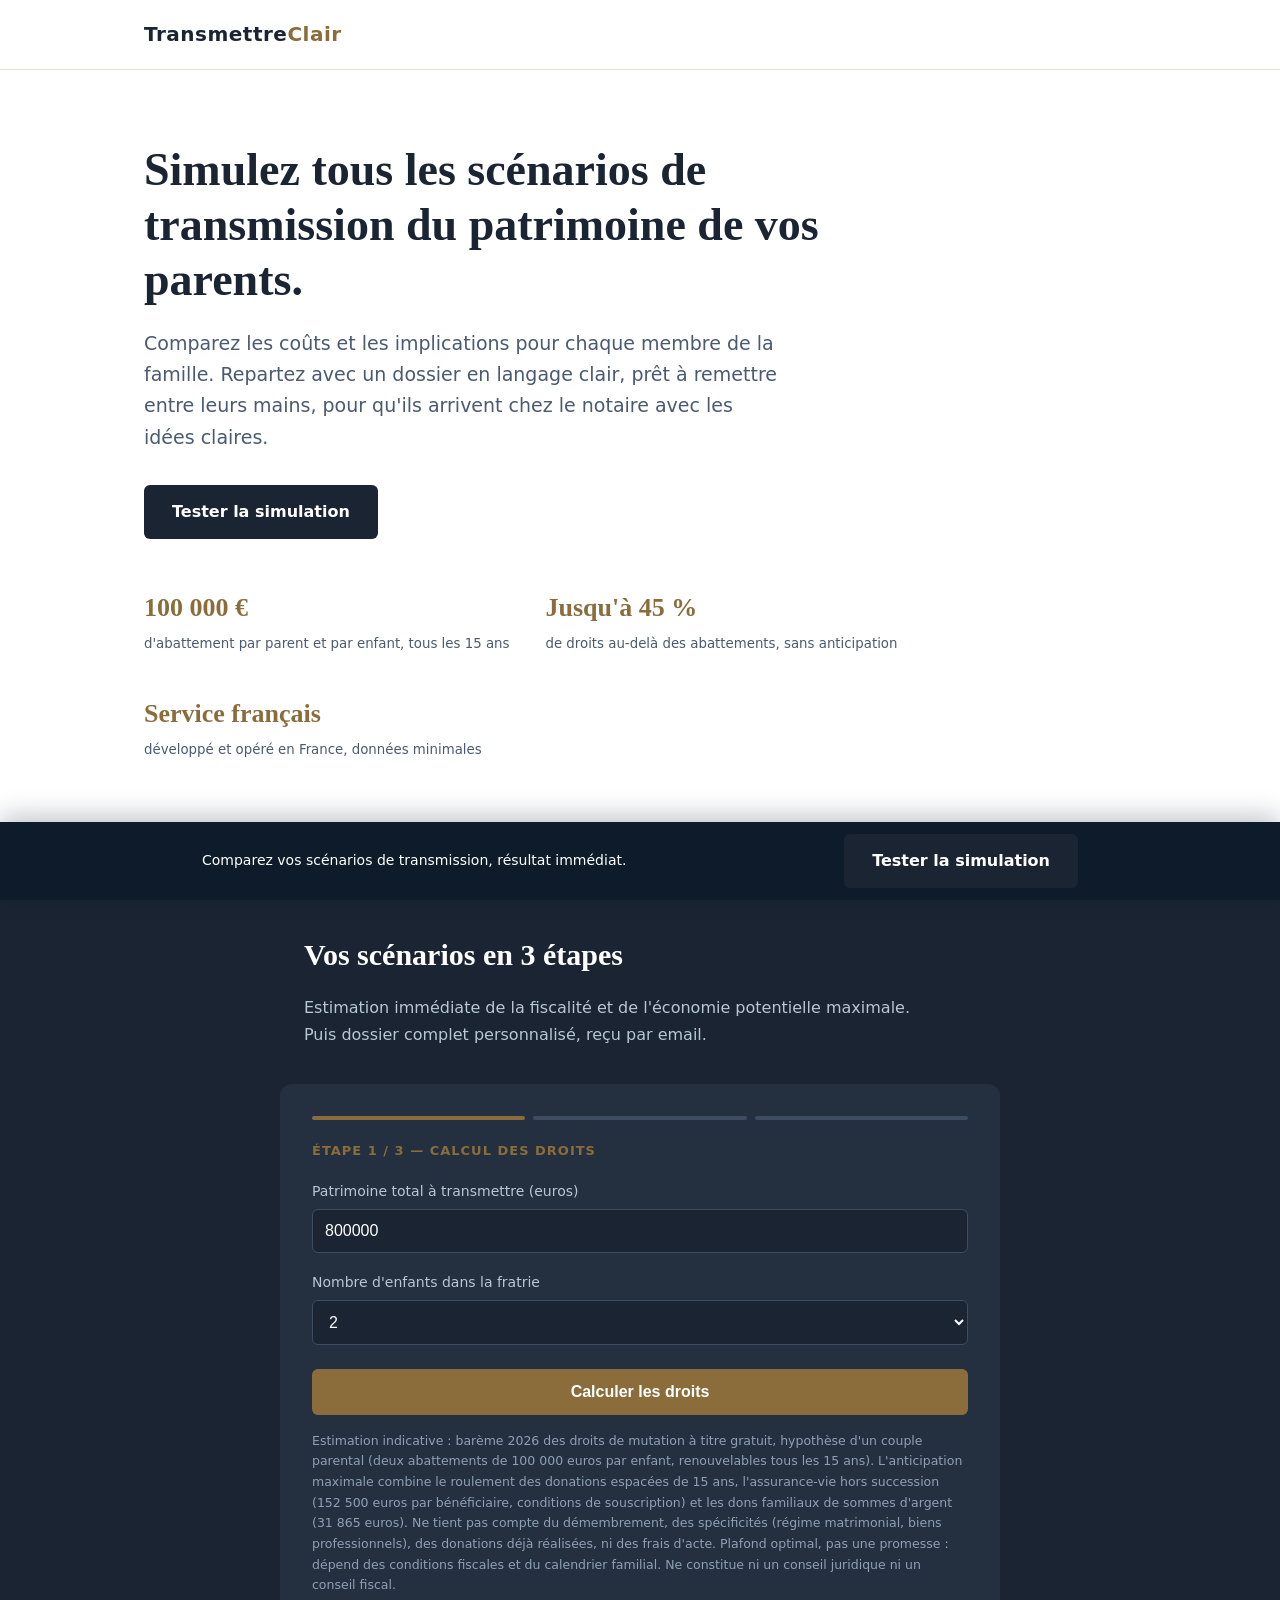
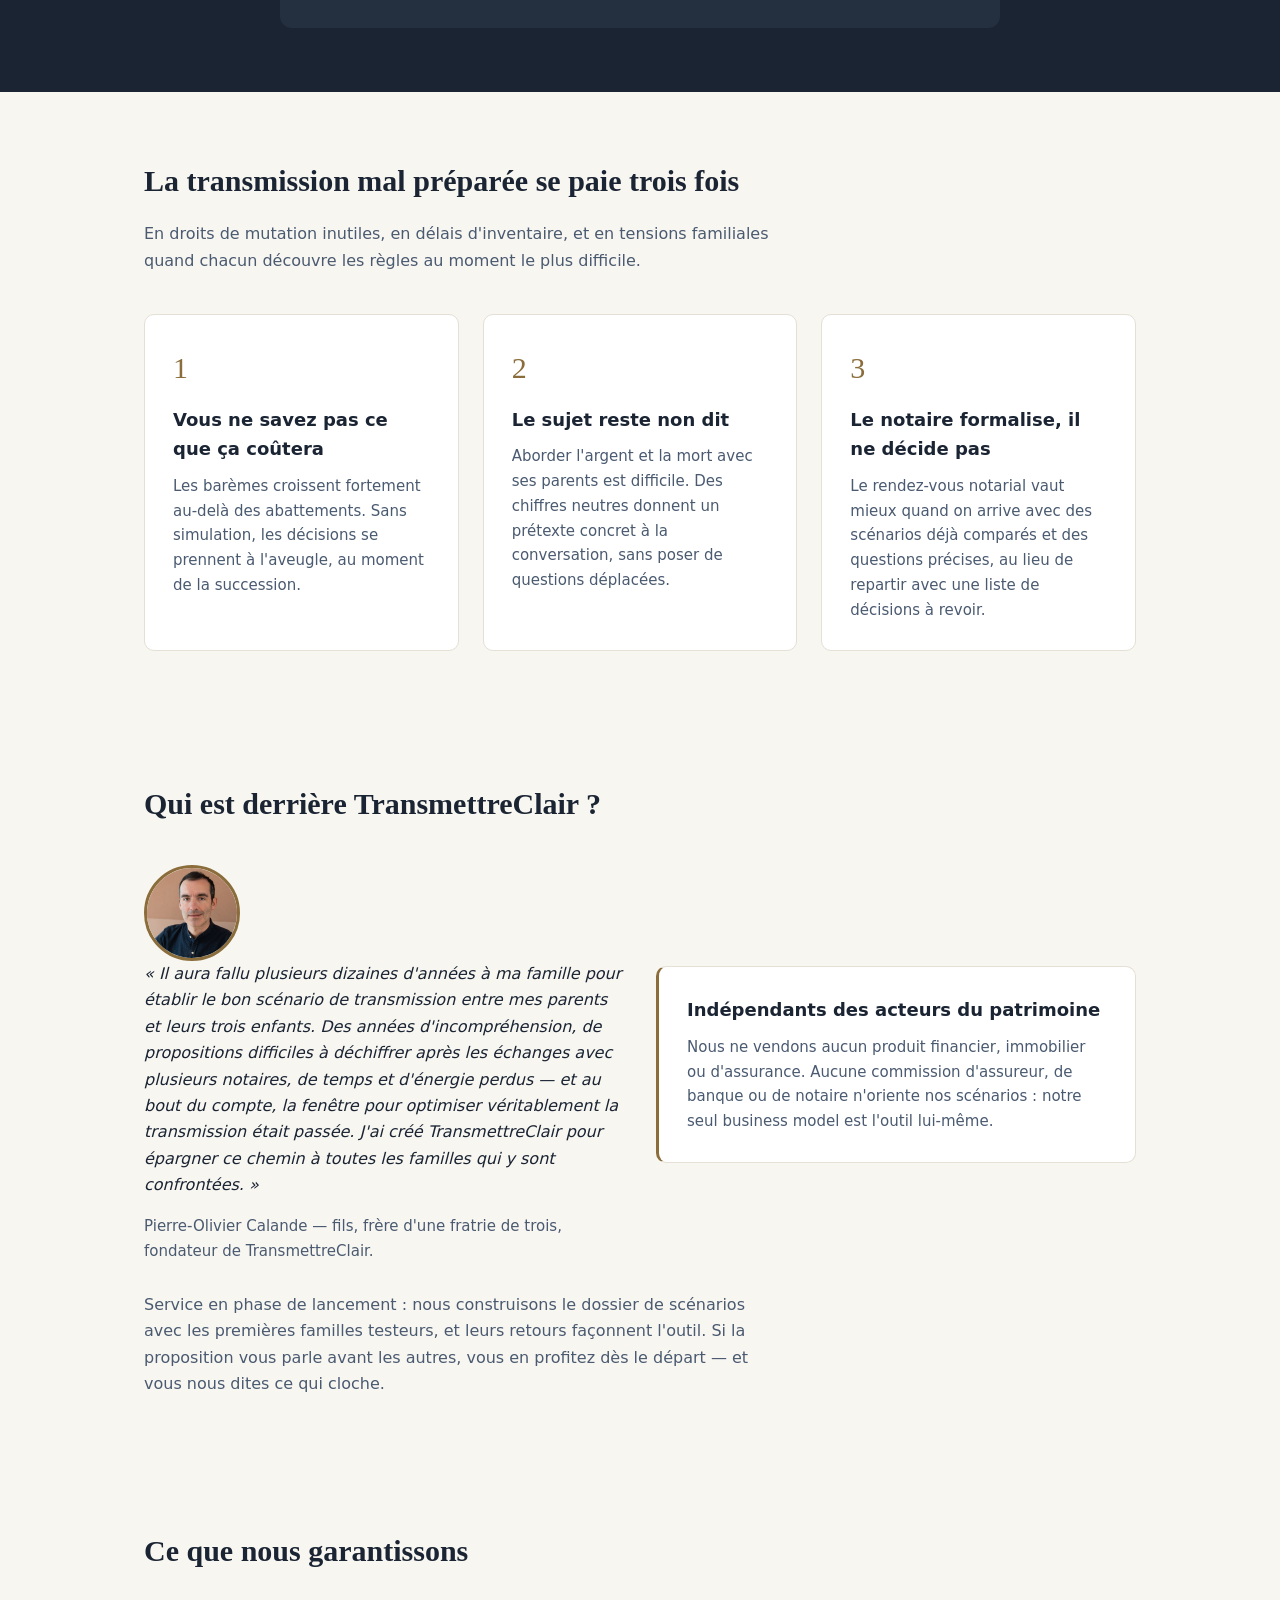
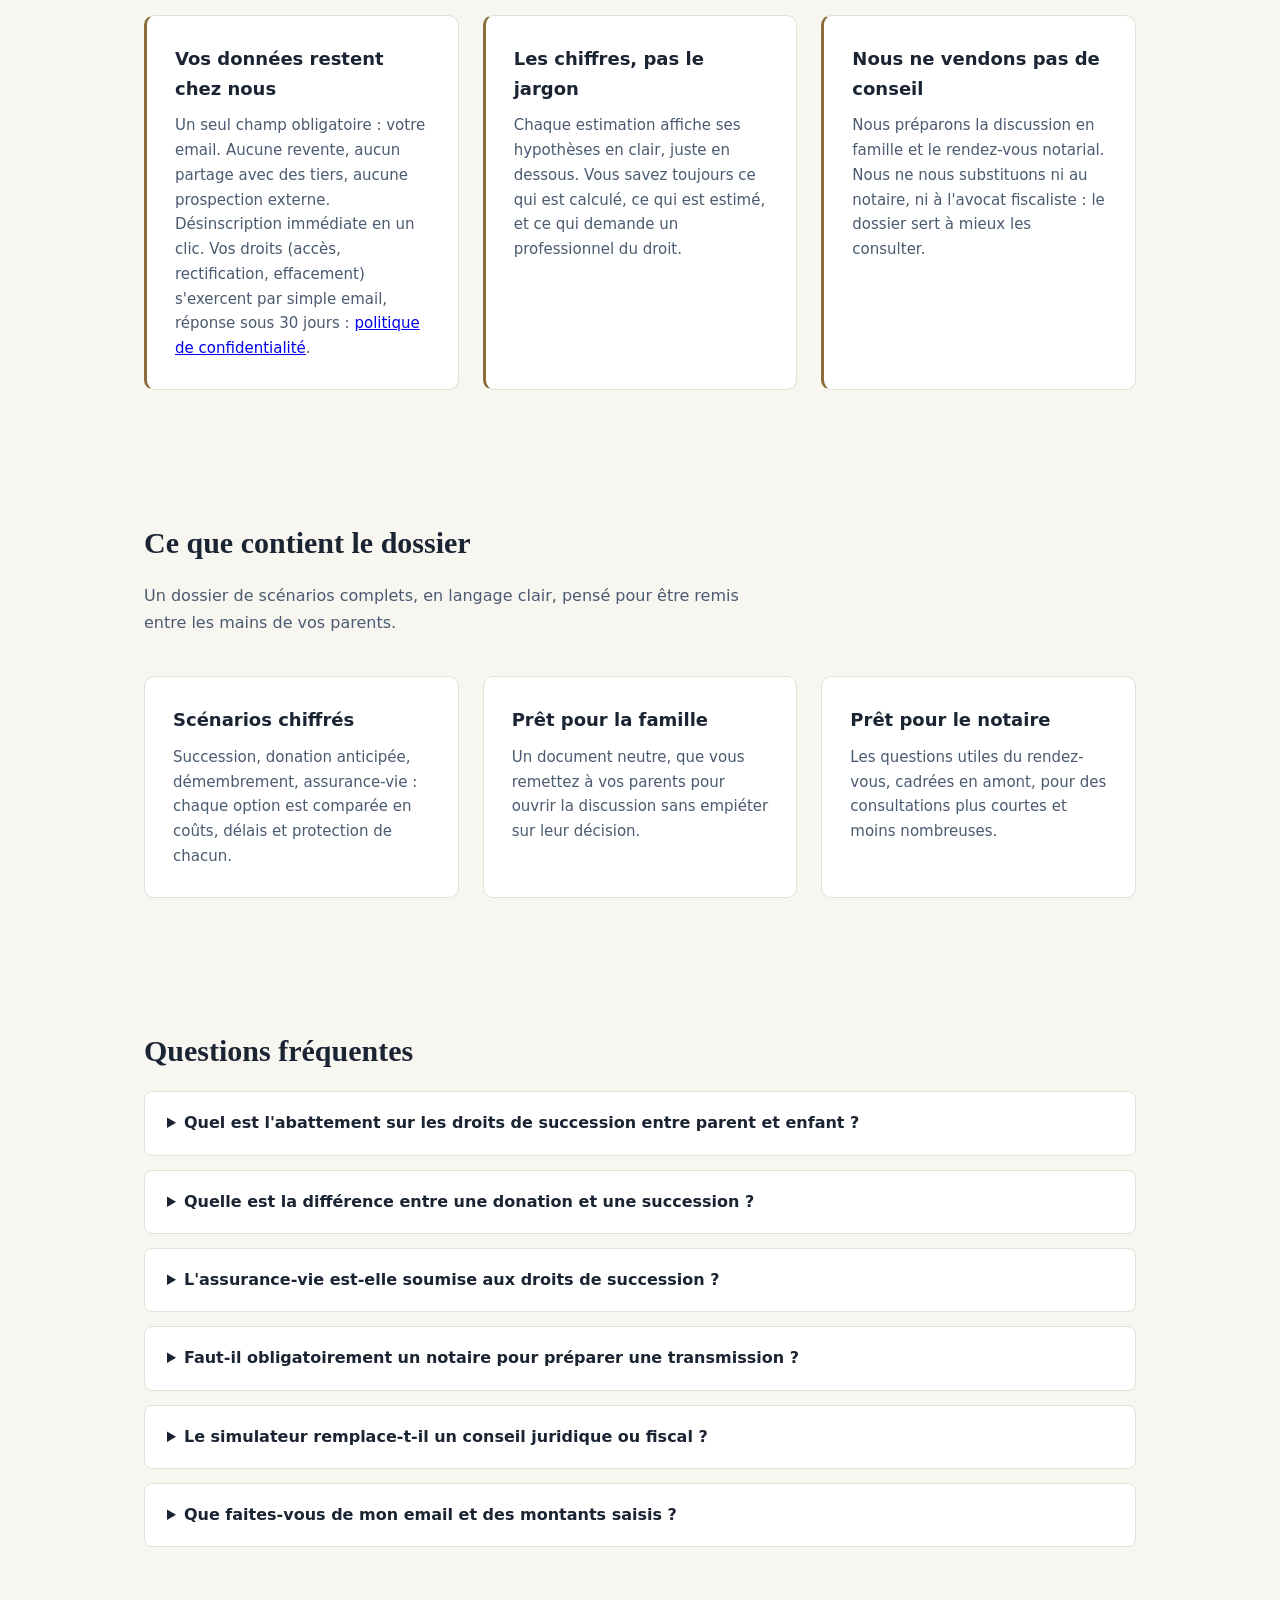
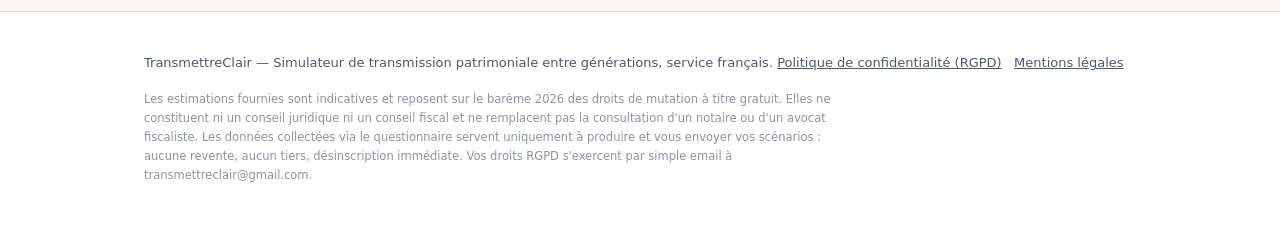
==== index.html @ 1bc619c4 "Sticky: CTA 'Tester la simulation' identique au hero" ====
<!DOCTYPE html>
<html lang="fr">
<head>
<meta charset="UTF-8">
<meta name="viewport" content="width=device-width, initial-scale=1.0">
<title>Simuler la transmission du patrimoine familial | Scénarios chiffrés pour parler à vos parents et au notaire</title>
<meta name="description" content="Comparez tous les scénarios de transmission du patrimoine de vos parents : succession, donation, assurance-vie. Obtenez un dossier clair pour ouvrir la discussion en famille et arriver préparé chez le notaire.">
<script type="application/ld+json">
{
  "@context": "https://schema.org",
  "@type": "FAQPage",
  "mainEntity": [
    {"@type": "Question", "name": "Quel est l'abattement sur les droits de succession entre parent et enfant ?", "acceptedAnswer": {"@type": "Answer", "text": "Chaque enfant bénéficie d'un abattement de 100 000 euros par parent, renouvelable tous les 15 ans. Au-delà, la part taxable est soumise au barème progressif de 5 % à 45 %."}},
    {"@type": "Question", "name": "Quelle est la différence entre une donation et une succession ?", "acceptedAnswer": {"@type": "Answer", "text": "La donation transmet un bien du vivant des parents, avec un abattement renouvelable tous les 15 ans. La succession intervient au décès et s'applique à la masse restante. Combiner les deux permet de réduire sensiblement les droits totaux."}},
    {"@type": "Question", "name": "L'assurance-vie est-elle soumise aux droits de succession ?", "acceptedAnswer": {"@type": "Answer", "text": "Hors part matrimoniale légale, le bénéficiaire désigné supporte une taxation forfaitaire après un abattement de 152 500 euros, avec des taux de 20 % puis 31,25 % au-delà. Le régime dépend de l'âge de souscription et de la date des versements."}},
    {"@type": "Question", "name": "Faut-il obligatoirement un notaire pour préparer une transmission ?", "acceptedAnswer": {"@type": "Answer", "text": "Un notaire est obligatoire dès qu'un bien immobilier est transmis. En amont, préparer les scénarios et les chiffres permet d'arriver au rendez-vous avec des questions précises et de réduire le nombre de consultations."}},
    {"@type": "Question", "name": "Le simulateur remplace-t-il un conseil juridique ou fiscal ?", "acceptedAnswer": {"@type": "Answer", "text": "Non. Le simulateur produit des estimations indicatives pour préparer la discussion en famille et le rendez-vous notarial. Il ne constitue ni un conseil juridique ni un conseil fiscal."}}
  ]
}
</script>
<style>
:root{--ink:#1a2433;--ink-soft:#4a5a70;--paper:#f8f6f1;--card:#ffffff;--accent:#8a6d3b;--line:#e5e0d6;--ok:#2e6e4e;}
*{margin:0;padding:0;box-sizing:border-box;}
body{font-family:"Segoe UI",system-ui,-apple-system,sans-serif;background:var(--paper);color:var(--ink);line-height:1.65;}
.wrap{max-width:1040px;margin:0 auto;padding:0 24px;}
header{background:var(--card);border-bottom:1px solid var(--line);}
nav{display:flex;justify-content:space-between;align-items:center;padding:18px 0;}
.brand{font-size:20px;font-weight:600;letter-spacing:.5px;}
.brand span{color:var(--accent);}
.hero{padding:72px 0 64px;background:var(--card);}
h1{font-family:Georgia,"Times New Roman",serif;font-size:clamp(30px,4.6vw,46px);line-height:1.2;max-width:760px;font-weight:600;}
.hero p.sub{margin-top:20px;font-size:19px;color:var(--ink-soft);max-width:640px;}
.cta{display:inline-block;margin-top:32px;background:var(--ink);color:#fff;padding:14px 28px;border-radius:6px;text-decoration:none;font-weight:600;}
.cta:hover{background:#2b3a4f;}
.stats{display:flex;flex-wrap:wrap;gap:36px;margin-top:48px;}
.stats b{display:block;font-size:26px;font-family:Georgia,serif;color:var(--accent);}
.stats small{color:var(--ink-soft);}
section{padding:64px 0;}
h2{font-family:Georgia,serif;font-size:30px;margin-bottom:16px;font-weight:600;}
.lead{color:var(--ink-soft);max-width:640px;}
.grid{display:grid;gap:24px;margin-top:40px;}
.g3{grid-template-columns:repeat(auto-fit,minmax(260px,1fr));}
.card{background:var(--card);border:1px solid var(--line);border-radius:10px;padding:28px;}
.card h3{font-size:18px;margin-bottom:10px;}
.card p{color:var(--ink-soft);font-size:15px;}
.num{font-family:Georgia,serif;font-size:30px;color:var(--accent);display:block;margin-bottom:12px;}
.dark{background:var(--ink);color:#eef2f6;}
.dark h2,.dark .lead{color:#fff;}
.dark .lead{color:#b9c6d4;}
#sim{max-width:720px;margin:36px auto 0;background:#243040;border-radius:12px;padding:32px;}
#sim label{display:block;margin:18px 0 6px;font-size:14px;color:#b9c6d4;}
#sim input,#sim select{width:100%;padding:12px;border-radius:6px;border:1px solid #3d4c61;background:#1a2433;color:#fff;font-size:16px;}
.steps{display:flex;gap:8px;margin-bottom:20px;}
.steps span{flex:1;height:4px;border-radius:2px;background:#3d4c61;}
.steps span.on{background:var(--accent);}
.step-title{font-size:13px;letter-spacing:1px;text-transform:uppercase;color:var(--accent);font-weight:600;}
button.calc{margin-top:24px;width:100%;padding:14px;border-radius:6px;border:0;background:var(--accent);color:#fff;font-size:16px;font-weight:600;cursor:pointer;}
button.calc:hover{background:#a3824d;}
.btnline{display:flex;gap:12px;}
.btnline button{flex:1;}
button.ghost{background:transparent;border:1px solid #3d4c61;color:#b9c6d4;}
.step{display:none;}
.step.on{display:block;}
.recap{margin-top:20px;border:1px solid #3d4c61;border-radius:10px;padding:18px 20px;}
.recap .row{display:flex;justify-content:space-between;gap:12px;padding:8px 0;border-bottom:1px solid #3d4c61;font-size:15px;color:#b9c6d4;}
.recap .row:last-of-type{border-bottom:0;}
.recap .row b{font-family:Georgia,serif;font-size:19px;color:#fff;font-weight:600;}
.recap .hint{margin-top:10px;font-size:13px;color:#8fa0b3;}
.bigsave{color:#7fd6a8;}
.disc{margin-top:16px;font-size:12.5px;color:#8fa0b3;}
details{background:var(--card);border:1px solid var(--line);border-radius:8px;padding:18px 22px;margin-top:14px;}
details summary{font-weight:600;cursor:pointer;}
details p{margin-top:10px;color:var(--ink-soft);font-size:15px;}
footer{background:var(--card);border-top:1px solid var(--line);padding:40px 0;font-size:13px;color:var(--ink-soft);}
footer a{color:var(--ink-soft);}
footer .legal{margin-top:16px;font-size:11.5px;color:#8a94a3;max-width:720px;}
.hidden{display:none;}
.modalbg{display:none;position:fixed;inset:0;background:rgba(20,28,38,.6);z-index:50;align-items:center;justify-content:center;padding:24px;}
.modalbg.show{display:flex;}
.modal{background:#fff;border-radius:12px;max-width:440px;width:100%;padding:36px;text-align:center;}
.modal .ok{width:64px;height:64px;border-radius:50%;background:rgba(46,110,78,.12);color:#2e6e4e;display:flex;align-items:center;justify-content:center;font-size:30px;margin:0 auto 18px;}
.modal h3{font-family:Georgia,serif;font-size:24px;color:#1a2433;margin-bottom:10px;font-weight:600;}
.modal p{color:#4a5a70;font-size:15px;margin-bottom:24px;}
.modal button{padding:12px 32px;border:0;border-radius:6px;background:#1a2433;color:#fff;font-size:15px;font-weight:600;cursor:pointer;}
.err{color:#e0a0a0;font-size:13px;margin-top:8px;display:none;}
.trustcard{border-left:3px solid var(--accent);}
.about{display:grid;gap:32px;margin-top:36px;}
@media(min-width:800px){.about{grid-template-columns:1fr 1fr;align-items:center;}}
.about .quote{font-family:Georgia,serif;font-size:22px;line-height:1.45;color:var(--ink);}
.about .who{margin-top:16px;font-size:15px;color:var(--ink-soft);}
.avatar{width:96px;height:96px;border-radius:50%;object-fit:cover;border:3px solid var(--accent);display:block;}
.founder-name{font-family:Georgia,serif;font-size:19px;margin-top:14px;font-weight:600;}
.founder-role{font-size:13px;color:var(--ink-soft);}
.founder-testimonial{font-style:italic;color:var(--ink);font-size:16px;}

.stickybar{position:fixed;left:0;right:0;bottom:0;z-index:80;background:#0d1b2a;box-shadow:0 -6px 24px rgba(13,27,42,.25);padding:12px 0;transform:translateY(110%);opacity:0;visibility:hidden;transition:transform .25s ease,opacity .25s ease,visibility .25s;}
.stickybar.on{transform:none;opacity:1;visibility:visible;}
.stickybar .inner{display:flex;align-items:center;justify-content:space-between;gap:14px;max-width:920px;margin:0 auto;padding:0 22px;}
.stickybar .sticky-txt{color:#fff;font-size:14px;}
.stickybar .sticky-btn{white-space:nowrap;margin:0;}
@media(max-width:560px){.stickybar .sticky-txt{display:none;}.stickybar .inner{justify-content:center;}}
</style>
</head>
<body>

<header>
<div class="wrap"><nav><div class="brand">Transmettre<span>Clair</span></div></nav></div>
</header>

<section class="hero">
<div class="wrap">
<h1>Simulez tous les scénarios de transmission du patrimoine de vos parents.</h1>
<p class="sub">Comparez les coûts et les implications pour chaque membre de la famille. Repartez avec un dossier en langage clair, prêt à remettre entre leurs mains, pour qu'ils arrivent chez le notaire avec les idées claires.</p>
<a class="cta" href="#simuler">Tester la simulation</a>
<div class="stats">
<div><b>100 000 &euro;</b><small>d'abattement par parent et par enfant, tous les 15 ans</small></div>
<div><b>Jusqu'à 45 %</b><small>de droits au-delà des abattements, sans anticipation</small></div>
<div><b>Service français</b><small>développé et opéré en France, données minimales</small></div>
</div>
</div>
</section>

<section id="simuler" class="dark">
<div class="wrap" style="margin:40px auto 0;max-width:720px;">
<h2>Vos scénarios en 3 étapes</h2>
<p class="lead">Estimation immédiate de la fiscalité et de l'économie potentielle maximale. Puis dossier complet personnalisé, reçu par email.</p>
</div>
<form id="sim" name="lead" method="POST" action="/" data-netlify="true" netlify-honeypot="bot-field">
<input type="hidden" name="form-name" value="lead">
<p class="hidden"><label>Ne pas remplir: <input name="bot-field"></label></p>

<div class="steps"><span id="st1" class="on"></span><span id="st2"></span><span id="st3"></span></div>

<div class="step on" id="etape1">
<p class="step-title">Étape 1 / 3 &mdash; Calcul des droits</p>
<label for="pat">Patrimoine total à transmettre (euros)</label>
<input type="number" id="pat" name="patrimoine" min="0" step="1000" value="800000">
<label for="enf">Nombre d'enfants dans la fratrie</label>
<select id="enf" name="enfants"><option value="1">1</option><option value="2" selected>2</option><option value="3">3</option><option value="4">4 ou plus</option></select>
<button type="button" class="calc" onclick="aller(2)">Calculer les droits</button>
<p class="disc">Estimation indicative : barème 2026 des droits de mutation à titre gratuit, hypothèse d'un couple parental (deux abattements de 100 000 euros par enfant, renouvelables tous les 15 ans). L'anticipation maximale combine le roulement des donations espacées de 15 ans, l'assurance-vie hors succession (152 500 euros par bénéficiaire, conditions de souscription) et les dons familiaux de sommes d'argent (31 865 euros). Ne tient pas compte du démembrement, des spécificités (régime matrimonial, biens professionnels), des donations déjà réalisées, ni des frais d'acte. Plafond optimal, pas une promesse : dépend des conditions fiscales et du calendrier familial. Ne constitue ni un conseil juridique ni un conseil fiscal.</p>
</div>

<div class="step" id="etape2">
<p class="step-title">Étape 2 / 3 &mdash; Vos résultats</p>
<div class="recap">
<div class="row"><span>Droits estimés sans anticipation</span><b id="r2-s1"></b></div>
<div class="row"><span>Avec anticipation maximale</span><b id="r2-s2"></b></div>
<div class="row"><span>Économie potentielle</span><b class="bigsave" id="r2-gain"></b></div>
<p class="hint">Estimations indicatives (barème 2026, couple parental). Le dossier détaillé chiffre chaque scénario pour votre famille : démembrement, assurance-vie, donation-partage, calendrier des donations.</p>
</div>
<label for="email">Où envoyer vos scénarios détaillés ?</label>
<input type="email" id="email" name="email" required placeholder="vous@exemple.fr">
<p class="err" id="err-mail">Adresse email invalide.</p>
<p class="lead" style="font-size:14px;margin-top:14px">Vous recevrez le dossier complet : chaque scénario chiffré, ses implications pour chaque membre de la famille, et les questions à poser au notaire.</p>
<div class="btnline">
<button type="button" class="calc ghost" onclick="aller(1)">Retour</button>
<button type="button" class="calc" onclick="verifMail()">Continuer</button>
</div>
</div>

<div class="step" id="etape3">
<p class="step-title">Étape 3 / 3 &mdash; Détails pour affiner vos scénarios</p>
<label for="age">Âge de vos parents</label>
<select id="age" name="age_parents"><option>Moins de 60 ans</option><option>60 à 70 ans</option><option>70 à 80 ans</option><option>Plus de 80 ans</option></select>
<label for="immo">Dont immobilier (euros) &mdash; estimation</label>
<input type="number" id="immo" name="immobilier" min="0" step="1000" oninput="majPatMax()" placeholder="Ex : 500000">
<label for="av">Dont assurance-vie (euros) &mdash; estimation</label>
<input type="number" id="av" name="assurance_vie" min="0" step="1000" oninput="majPatMax()" placeholder="Ex : 100000">
<label for="autres">Autres actifs (livrets, actions...) &mdash; estimation</label>
<input type="number" id="autres" name="autres_actifs" min="0" step="1000" oninput="majPatMax()" placeholder="Ex : 200000">
<p class="lead" style="font-size:14px;margin-top:14px" id="tot-detail">Ces montants sont indicatifs : des ordres de grandeur suffisent pour comparer les scénarios.</p>
<div class="btnline">
<button type="button" class="calc ghost" onclick="aller(2)">Retour</button>
<button type="submit" class="calc">Recevoir mes scénarios détaillés</button>
</div>
</div>
</form>
</section>

<section>
<div class="wrap">
<h2>La transmission mal préparée se paie trois fois</h2>
<p class="lead">En droits de mutation inutiles, en délais d'inventaire, et en tensions familiales quand chacun découvre les règles au moment le plus difficile.</p>
<div class="grid g3">
<div class="card"><span class="num">1</span><h3>Vous ne savez pas ce que ça coûtera</h3><p>Les barèmes croissent fortement au-delà des abattements. Sans simulation, les décisions se prennent à l'aveugle, au moment de la succession.</p></div>
<div class="card"><span class="num">2</span><h3>Le sujet reste non dit</h3><p>Aborder l'argent et la mort avec ses parents est difficile. Des chiffres neutres donnent un prétexte concret à la conversation, sans poser de questions déplacées.</p></div>
<div class="card"><span class="num">3</span><h3>Le notaire formalise, il ne décide pas</h3><p>Le rendez-vous notarial vaut mieux quand on arrive avec des scénarios déjà comparés et des questions précises, au lieu de repartir avec une liste de décisions à revoir.</p></div>
</div>
</div>
</section>

<section>
<div class="wrap">
<h2>Qui est derrière TransmettreClair ?</h2>
<div class="about">
<div>
<img class="avatar" src="[data-uri]" alt="Pierre-Olivier Calande, fondateur de TransmettreClair" width="96" height="96">
<p class="founder-testimonial">&laquo;&nbsp;Il aura fallu plusieurs dizaines d'ann&eacute;es &agrave; ma famille pour &eacute;tablir le bon sc&eacute;nario de transmission entre mes parents et leurs trois enfants. Des ann&eacute;es d'incompr&eacute;hension, de propositions difficiles &agrave; d&eacute;chiffrer apr&egrave;s les &eacute;changes avec plusieurs notaires, de temps et d'&eacute;nergie perdus &mdash; et au bout du compte, la fen&ecirc;tre pour optimiser v&eacute;ritablement la transmission &eacute;tait pass&eacute;e. J'ai cr&eacute;&eacute; TransmettreClair pour &eacute;pargner ce chemin &agrave; toutes les familles qui y sont confront&eacute;es.&nbsp;&raquo;</p>
<p class="who">Pierre-Olivier Calande &mdash; fils, fr&egrave;re d'une fratrie de trois, fondateur de TransmettreClair.</p>
</div>
<div>
<div class="card trustcard">
<h3>Indépendants des acteurs du patrimoine</h3>
<p>Nous ne vendons aucun produit financier, immobilier ou d'assurance. Aucune commission d'assureur, de banque ou de notaire n'oriente nos scénarios : notre seul business model est l'outil lui-même.</p>
</div>
</div>
</div>
<p class="lead" style="margin-top:28px">Service en phase de lancement : nous construisons le dossier de scénarios avec les premières familles testeurs, et leurs retours façonnent l'outil. Si la proposition vous parle avant les autres, vous en profitez dès le départ &mdash; et vous nous dites ce qui cloche.</p>
</div>
</section>

<section>
<div class="wrap">
<h2>Ce que nous garantissons</h2>
<div class="grid g3">
<div class="card trustcard"><h3>Vos données restent chez nous</h3><p>Un seul champ obligatoire : votre email. Aucune revente, aucun partage avec des tiers, aucune prospection externe. Désinscription immédiate en un clic. Vos droits (accès, rectification, effacement) s'exercent par simple email, réponse sous 30 jours : <a href="/confidentialite">politique de confidentialité</a>.</p></div>
<div class="card trustcard"><h3>Les chiffres, pas le jargon</h3><p>Chaque estimation affiche ses hypothèses en clair, juste en dessous. Vous savez toujours ce qui est calculé, ce qui est estimé, et ce qui demande un professionnel du droit.</p></div>
<div class="card trustcard"><h3>Nous ne vendons pas de conseil</h3><p>Nous préparons la discussion en famille et le rendez-vous notarial. Nous ne nous substituons ni au notaire, ni à l'avocat fiscaliste : le dossier sert à mieux les consulter.</p></div>
</div>
</div>
</section>

<section>
<div class="wrap">
<h2>Ce que contient le dossier</h2>
<p class="lead">Un dossier de scénarios complets, en langage clair, pensé pour être remis entre les mains de vos parents.</p>
<div class="grid g3">
<div class="card"><h3>Scénarios chiffrés</h3><p>Succession, donation anticipée, démembrement, assurance-vie : chaque option est comparée en coûts, délais et protection de chacun.</p></div>
<div class="card"><h3>Prêt pour la famille</h3><p>Un document neutre, que vous remettez à vos parents pour ouvrir la discussion sans empiéter sur leur décision.</p></div>
<div class="card"><h3>Prêt pour le notaire</h3><p>Les questions utiles du rendez-vous, cadrées en amont, pour des consultations plus courtes et moins nombreuses.</p></div>
</div>
</div>
</section>

<section>
<div class="wrap">
<h2>Questions fréquentes</h2>
<details><summary>Quel est l'abattement sur les droits de succession entre parent et enfant ?</summary><p>Chaque enfant bénéficie d'un abattement de 100 000 euros par parent, renouvelable tous les 15 ans. Au-delà, la part taxable suit le barème progressif de 5 à 45 % par part.</p></details>
<details><summary>Quelle est la différence entre une donation et une succession ?</summary><p>La donation transmet un bien du vivant des parents, avec un abattement renouvelable tous les 15 ans. La succession intervient au décès sur la masse restante. Combiner les deux, en espaçant les donations de plus de 15 ans, augmente le total d'abattements disponibles et réduit les droits cumulés.</p></details>
<details><summary>L'assurance-vie est-elle soumise aux droits de succession ?</summary><p>Le bénéficiaire désigné bénéficie d'un abattement de 152 500 euros, puis d'une taxation forfaitaire de 20 % jusqu'à 852 500 euros et 31,25 % au-delà, hors part du conjoint survivant. Ce régime dépend de l'âge de souscription et de la date des versements.</p></details>
<details><summary>Faut-il obligatoirement un notaire pour préparer une transmission ?</summary><p>Oui dès qu'un bien immobilier est transmis. En amont, préparer les scénarios et chiffres permet d'arriver au rendez-vous avec des questions précises, de réduire le nombre de consultations et de conserver la maîtrise du calendrier familial.</p></details>
<details><summary>Le simulateur remplace-t-il un conseil juridique ou fiscal ?</summary><p>Non. Les résultats sont des estimations indicatives destinées à préparer la discussion en famille et le rendez-vous notarial. Les décisions se prennent toujours avec un professionnel, notaire ou avocat fiscaliste.</p></details>
<details><summary>Que faites-vous de mon email et des montants saisis ?</summary><p>Ils servent uniquement à produire et vous envoyer votre dossier de scénarios. Aucune donnée n'est vendue ou transmise à des tiers : ni assureurs, ni banques, ni notaires. La désinscription est immédiate depuis chaque email reçu. Détails complets dans notre <a href="/confidentialite">politique de confidentialité</a>.</p></details>
</div>
</section>

<footer>
<div class="wrap">
<div>TransmettreClair &mdash; Simulateur de transmission patrimoniale entre générations, service français. <a href="/confidentialite">Politique de confidentialité (RGPD)</a> &nbsp; <a href="/mentions-legales">Mentions légales</a></div>
<p class="legal">Les estimations fournies sont indicatives et reposent sur le barème 2026 des droits de mutation à titre gratuit. Elles ne constituent ni un conseil juridique ni un conseil fiscal et ne remplacent pas la consultation d'un notaire ou d'un avocat fiscaliste. Les données collectées via le questionnaire servent uniquement à produire et vous envoyer vos scénarios : aucune revente, aucun tiers, désinscription immédiate. Vos droits RGPD s'exercent par simple email à transmettreclair@gmail.com.</p>
</div>
</footer>

<div class="stickybar" id="stickybar" aria-hidden="true">
<div class="inner">
<span class="sticky-txt">Comparez vos sc&eacute;narios de transmission, r&eacute;sultat imm&eacute;diat.</span>
<a class="cta sticky-btn" href="#simuler" id="stickyGo">Tester la simulation</a>
</div>
</div>

<div class="modalbg" id="merci">
<div class="modal">
<div class="ok">&#10003;</div>
<h3>Merci !</h3>
<p>Votre demande est bien enregistrée. Vous recevrez le dossier de scénarios détaillé de votre famille à l'adresse indiquée.</p>
<button type="button" id="fermerModal">Fermer</button>
</div>
</div>

<script>
function droits(part){
  var b=[[8072,0.05],[12092,0.10],[15932,0.15],[552324,0.20],[902838,0.30],[1805677,0.40],[Infinity,0.45]];
  var t=0,prev=0;
  for(var i=0;i<b.length;i++){var seg=Math.min(part,b[i][0])-prev;if(seg>0)t+=seg*b[i][1];prev=b[i][0];if(part<=b[i][0])break;}
  return t;
}
function fmt(n){return n.toLocaleString('fr-FR',{maximumFractionDigits:0})+' \u20AC';}
function majPatMax(){
  var d=(+document.getElementById('immo').value||0)+(+document.getElementById('av').value||0)+(+document.getElementById('autres').value||0);
  var t=document.getElementById('tot-detail');
  if(d>0){t.textContent='D\u00E9tail saisi : '+fmt(d)+'. Total estim\u00E9 en \u00E9tape 1 : '+fmt((+document.getElementById('pat').value||0))+'. Ajustez si n\u00E9cessaire.';}
}
function calculer(){
  var p=Math.max(0,+document.getElementById('pat').value||0);
  var e=+document.getElementById('enf').value;
  var abCouple=100000*2*e;
  var t1=0;
  if(p>abCouple){t1=2*e*droits((p-abCouple)/(2*e));}
  var exemptMax=abCouple*2+152500*e+31865*e;
  var t2=0;
  if(p>exemptMax){t2=2*e*droits((p-exemptMax)/(2*e));}
  var sauve=t1-t2;
  document.getElementById('r2-s1').textContent=fmt(t1);
  document.getElementById('r2-s2').textContent=fmt(t2);
  document.getElementById('r2-gain').textContent=sauve>0?('jusqu\u2019\u00E0 '+fmt(sauve)):'maximale';
}
function aller(n){
  if(n>=2){calculer();}
  for(var i=1;i<=3;i++){document.getElementById('etape'+i).classList.toggle('on',i===n);document.getElementById('st'+i).classList.toggle('on',i<=n);}
  document.getElementById('sim').scrollIntoView({behavior:'smooth',block:'start'});
}
function verifMail(){
  var em=document.getElementById('email');
  var ok=/^[^@\s]+@[^@\s]+\.[^@\s]+$/.test(em.value);
  document.getElementById('err-mail').style.display=ok?'none':'block';
  if(ok){aller(3);}
}
document.addEventListener('DOMContentLoaded',function(){
  var f=document.querySelector('#sim');
  f.addEventListener('submit',function(ev){
    ev.preventDefault();
    var data=new URLSearchParams(new FormData(f)).toString();
    fetch('/',{method:'POST',headers:{'Content-Type':'application/x-www-form-urlencoded'},body:data})
      .then(function(){document.getElementById('merci').classList.add('show');f.reset();aller(1);})
      .catch(function(){alert('Envoi impossible, r\u00E9essayez.');});
  });
  document.getElementById('fermerModal').addEventListener('click',function(){document.getElementById('merci').classList.remove('show');});
  document.getElementById('merci').addEventListener('click',function(ev){if(ev.target===this){this.classList.remove('show');}});
});
var sb=document.getElementById('stickybar');
var simSec=document.getElementById('simuler');
var formSubmitted=false;
if('IntersectionObserver' in window){
  var io=new IntersectionObserver(function(es){es.forEach(function(e){
    sb.classList.toggle('on',!e.isIntersecting&&!formSubmitted);
    sb.setAttribute('aria-hidden',(!e.isIntersecting&&!formSubmitted)?'false':'true');
  });},{threshold:0.15});
  io.observe(simSec);
}else{sb.setAttribute('aria-hidden','false');sb.classList.add('on');}
document.getElementById('fermerModal').addEventListener('click',function(){formSubmitted=true;sb.classList.remove('on');});

</script>
</body>
</html>
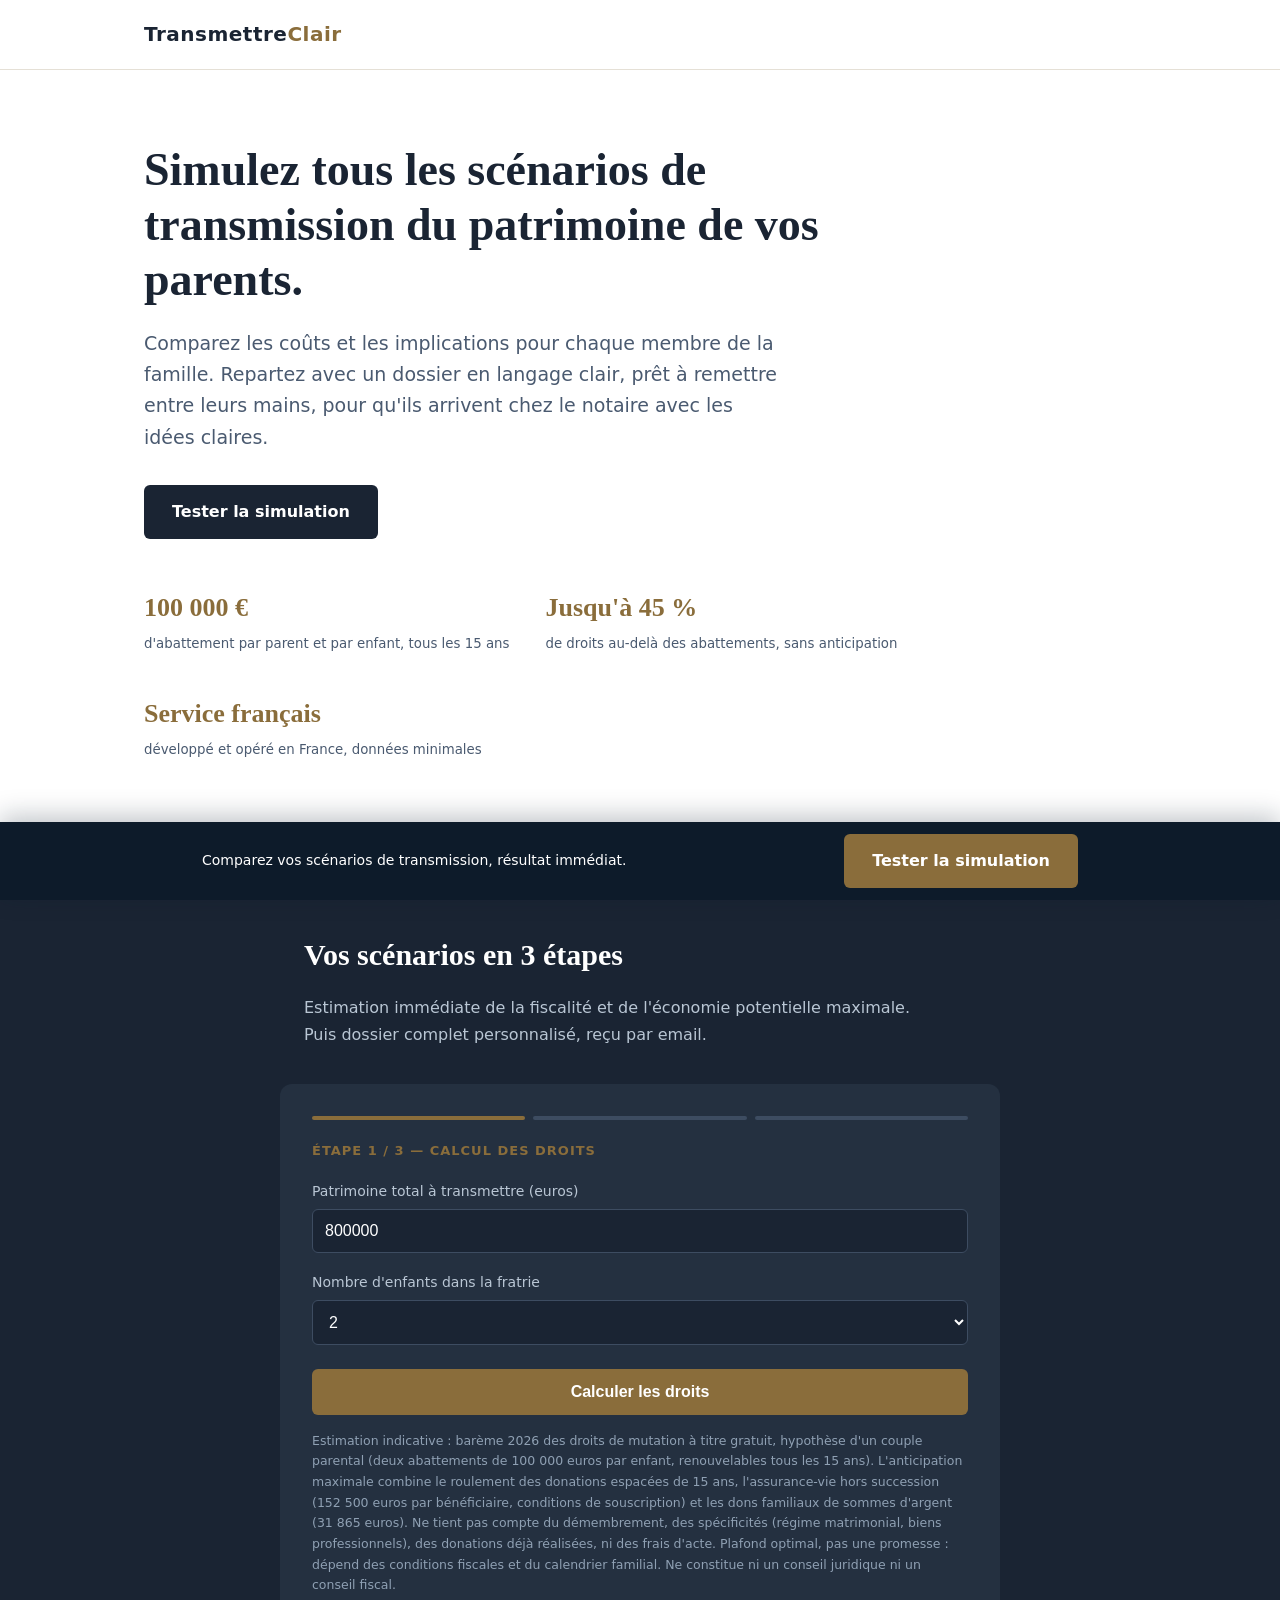
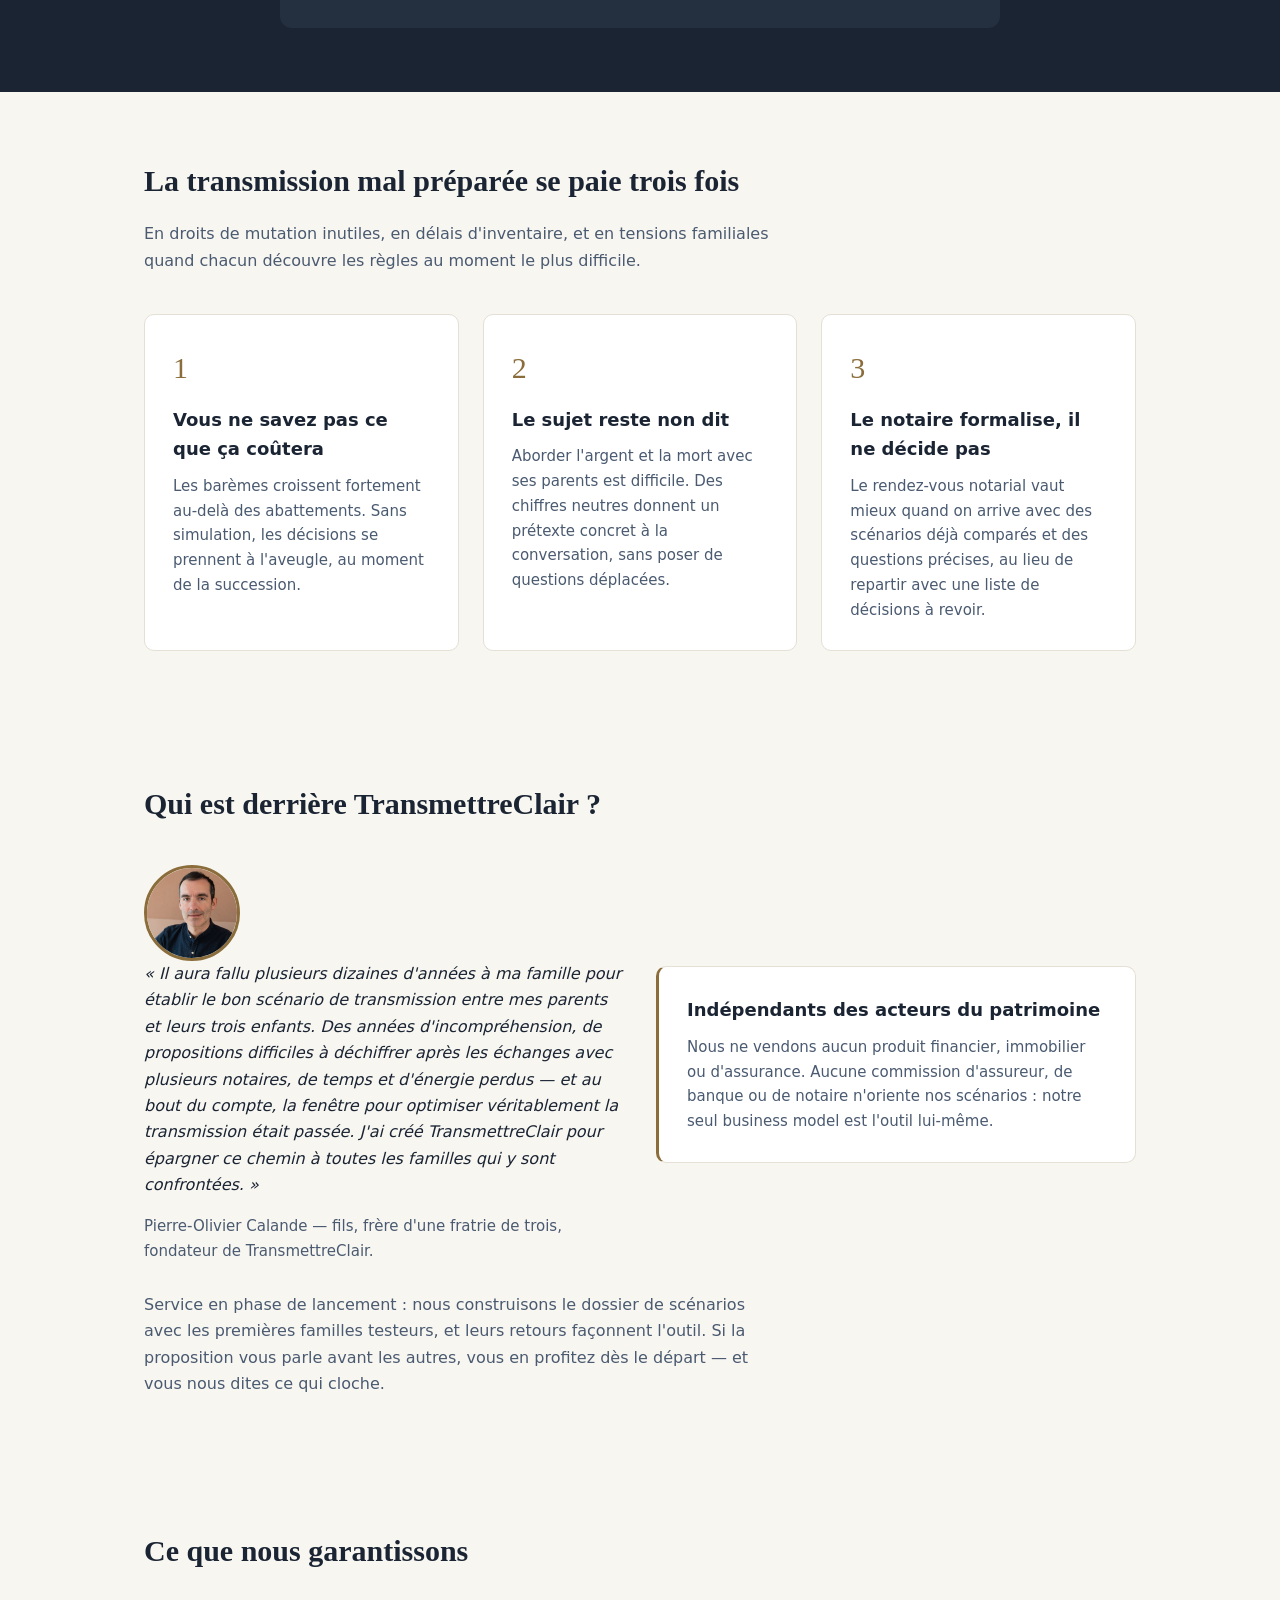
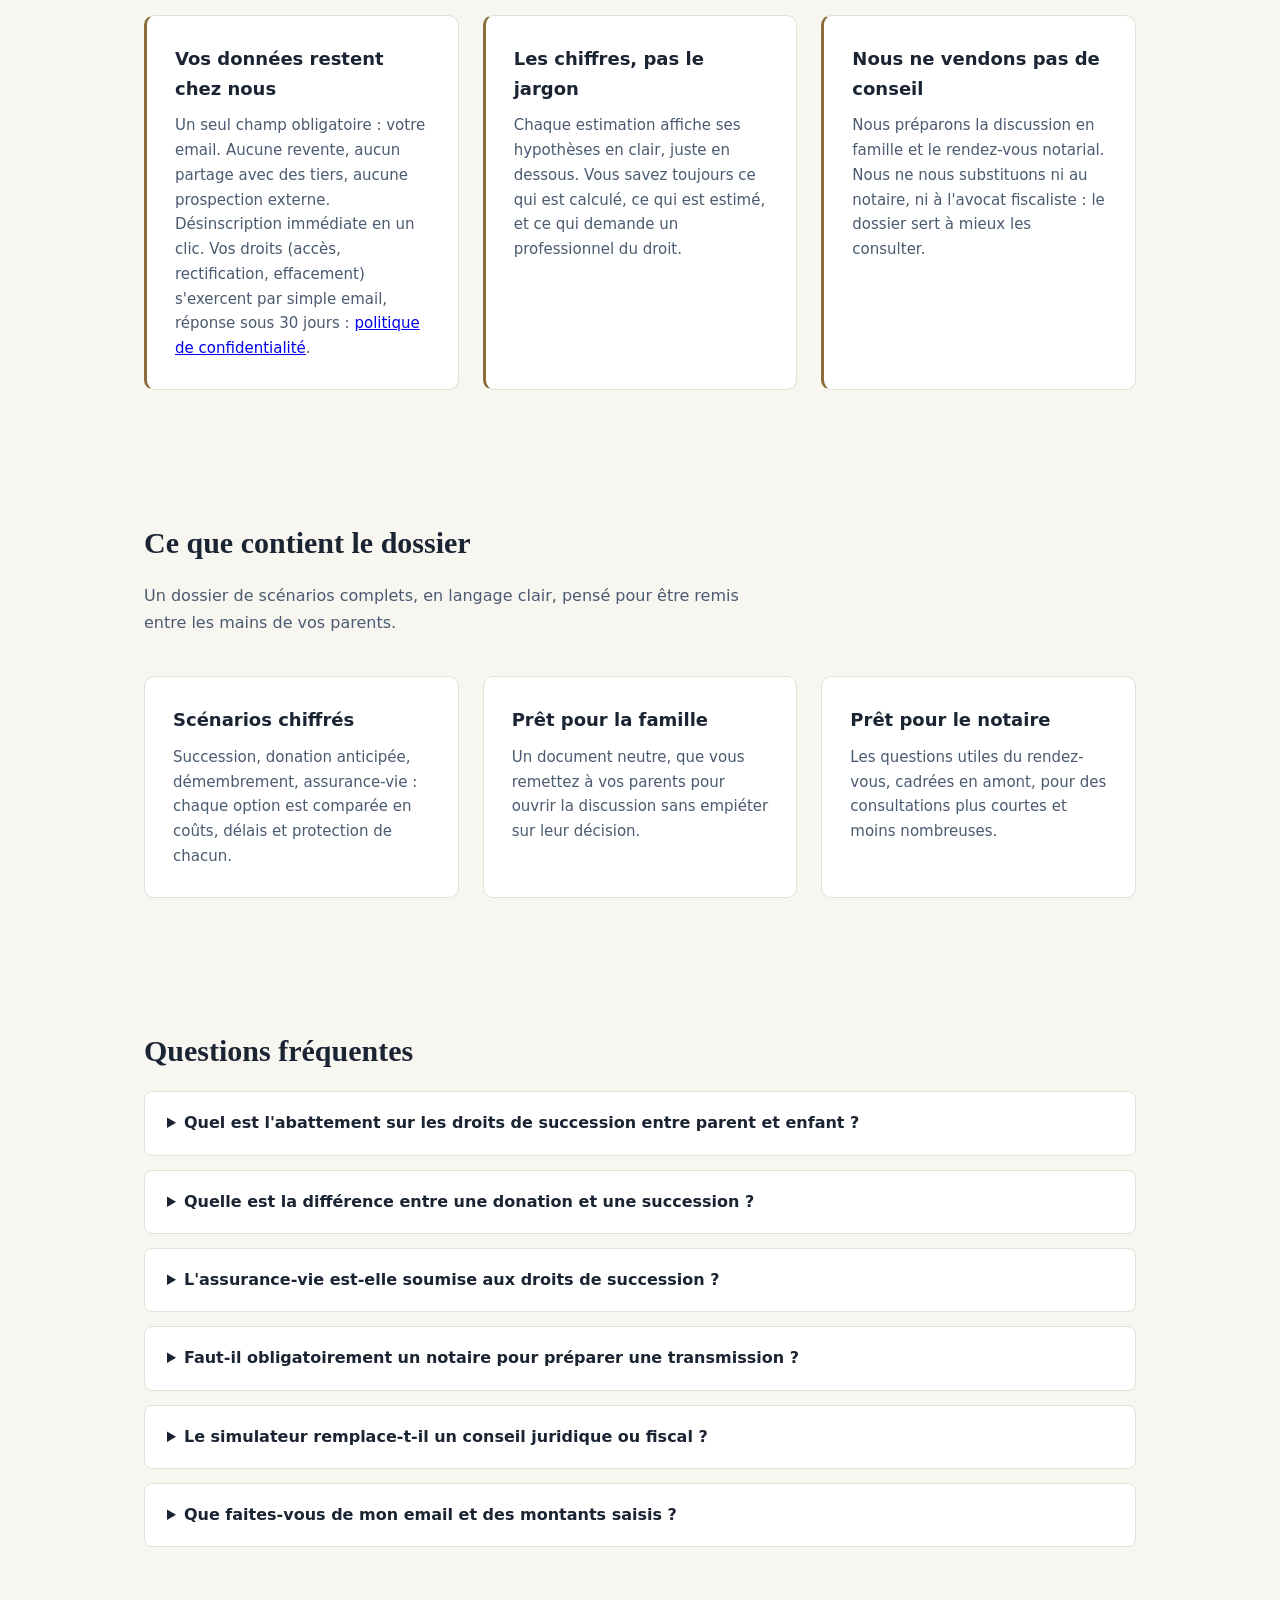
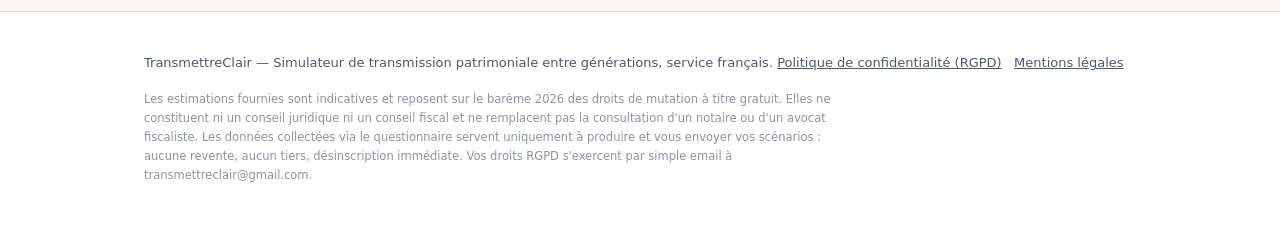
==== commit 1839bdad: "Reapplique bouton sticky en or (regression cache)" ====
--- a/index.html
+++ b/index.html
@@ -97,7 +97,8 @@
 .stickybar.on{transform:none;opacity:1;visibility:visible;}
 .stickybar .inner{display:flex;align-items:center;justify-content:space-between;gap:14px;max-width:920px;margin:0 auto;padding:0 22px;}
 .stickybar .sticky-txt{color:#fff;font-size:14px;}
-.stickybar .sticky-btn{white-space:nowrap;margin:0;}
+.stickybar .sticky-btn{white-space:nowrap;margin:0;background:var(--accent);}
+.stickybar .sticky-btn:hover{background:#a3824d;}
 @media(max-width:560px){.stickybar .sticky-txt{display:none;}.stickybar .inner{justify-content:center;}}
 </style>
 </head>
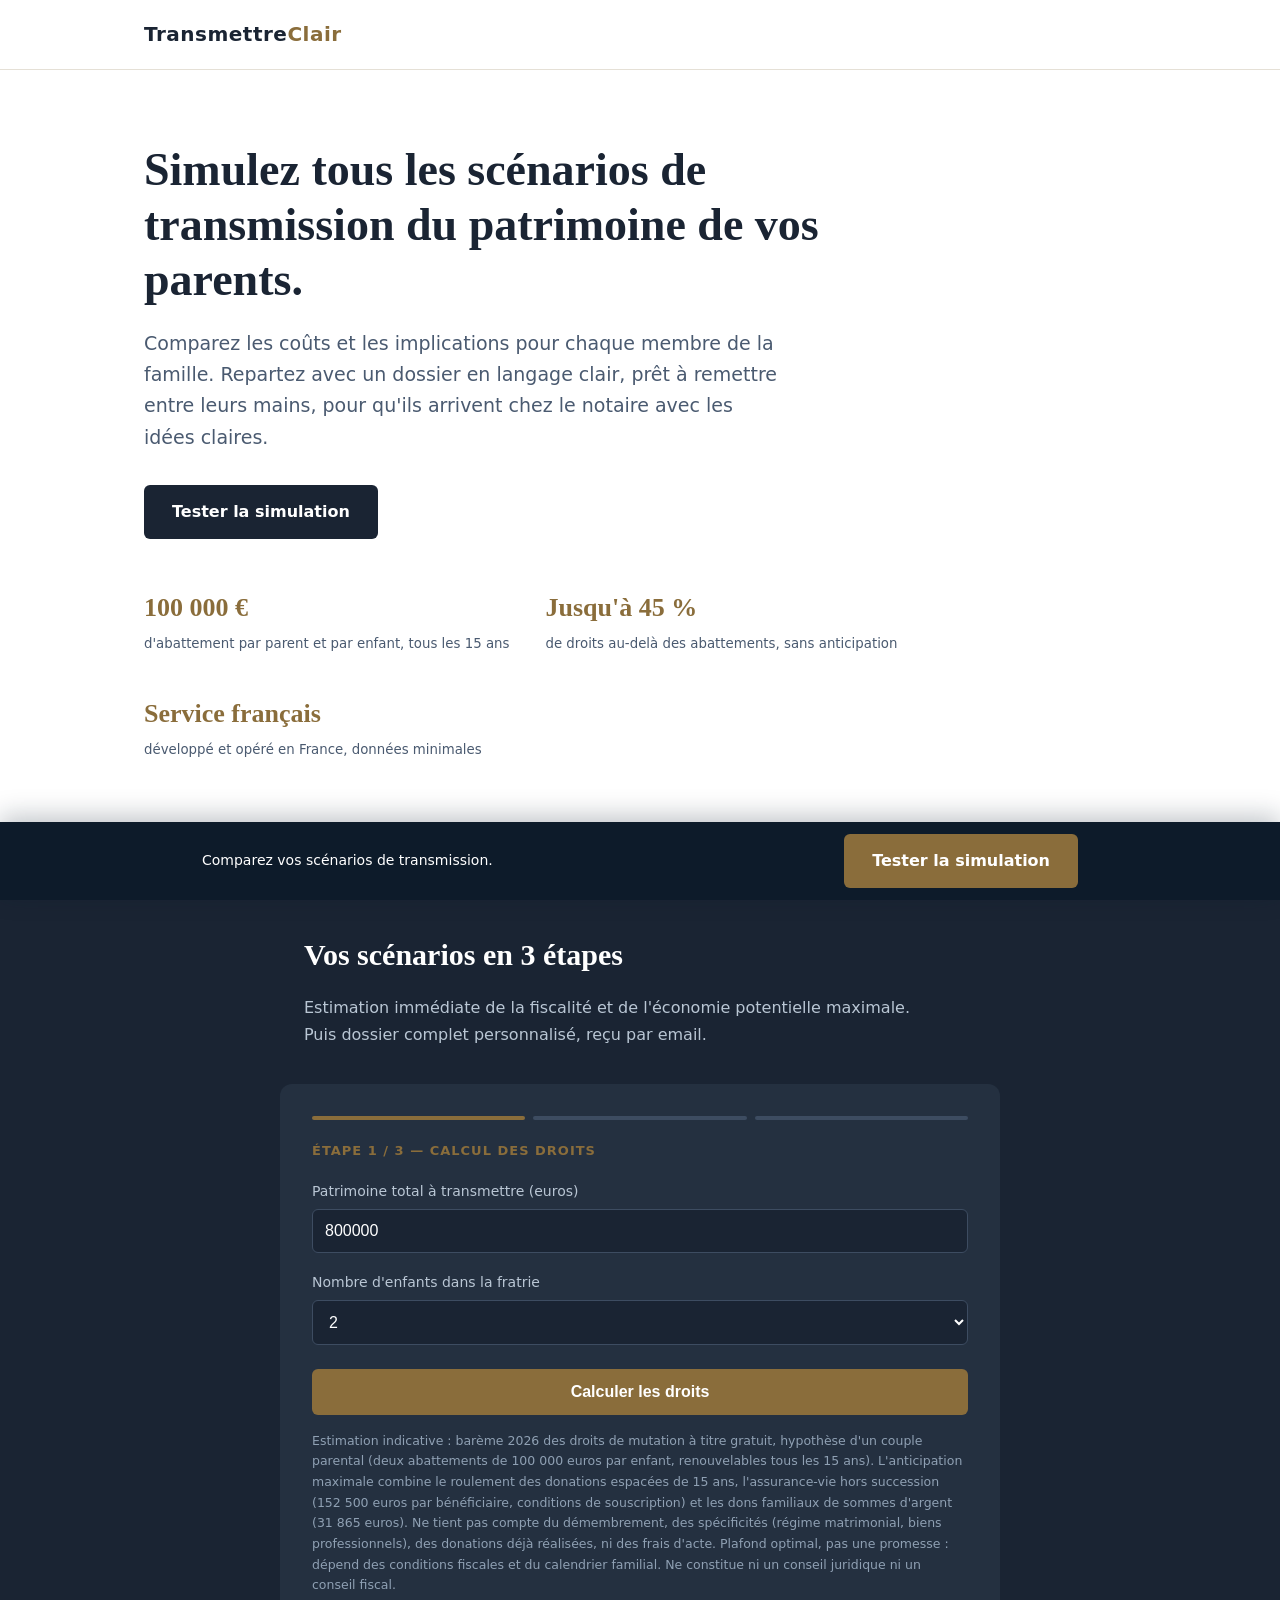
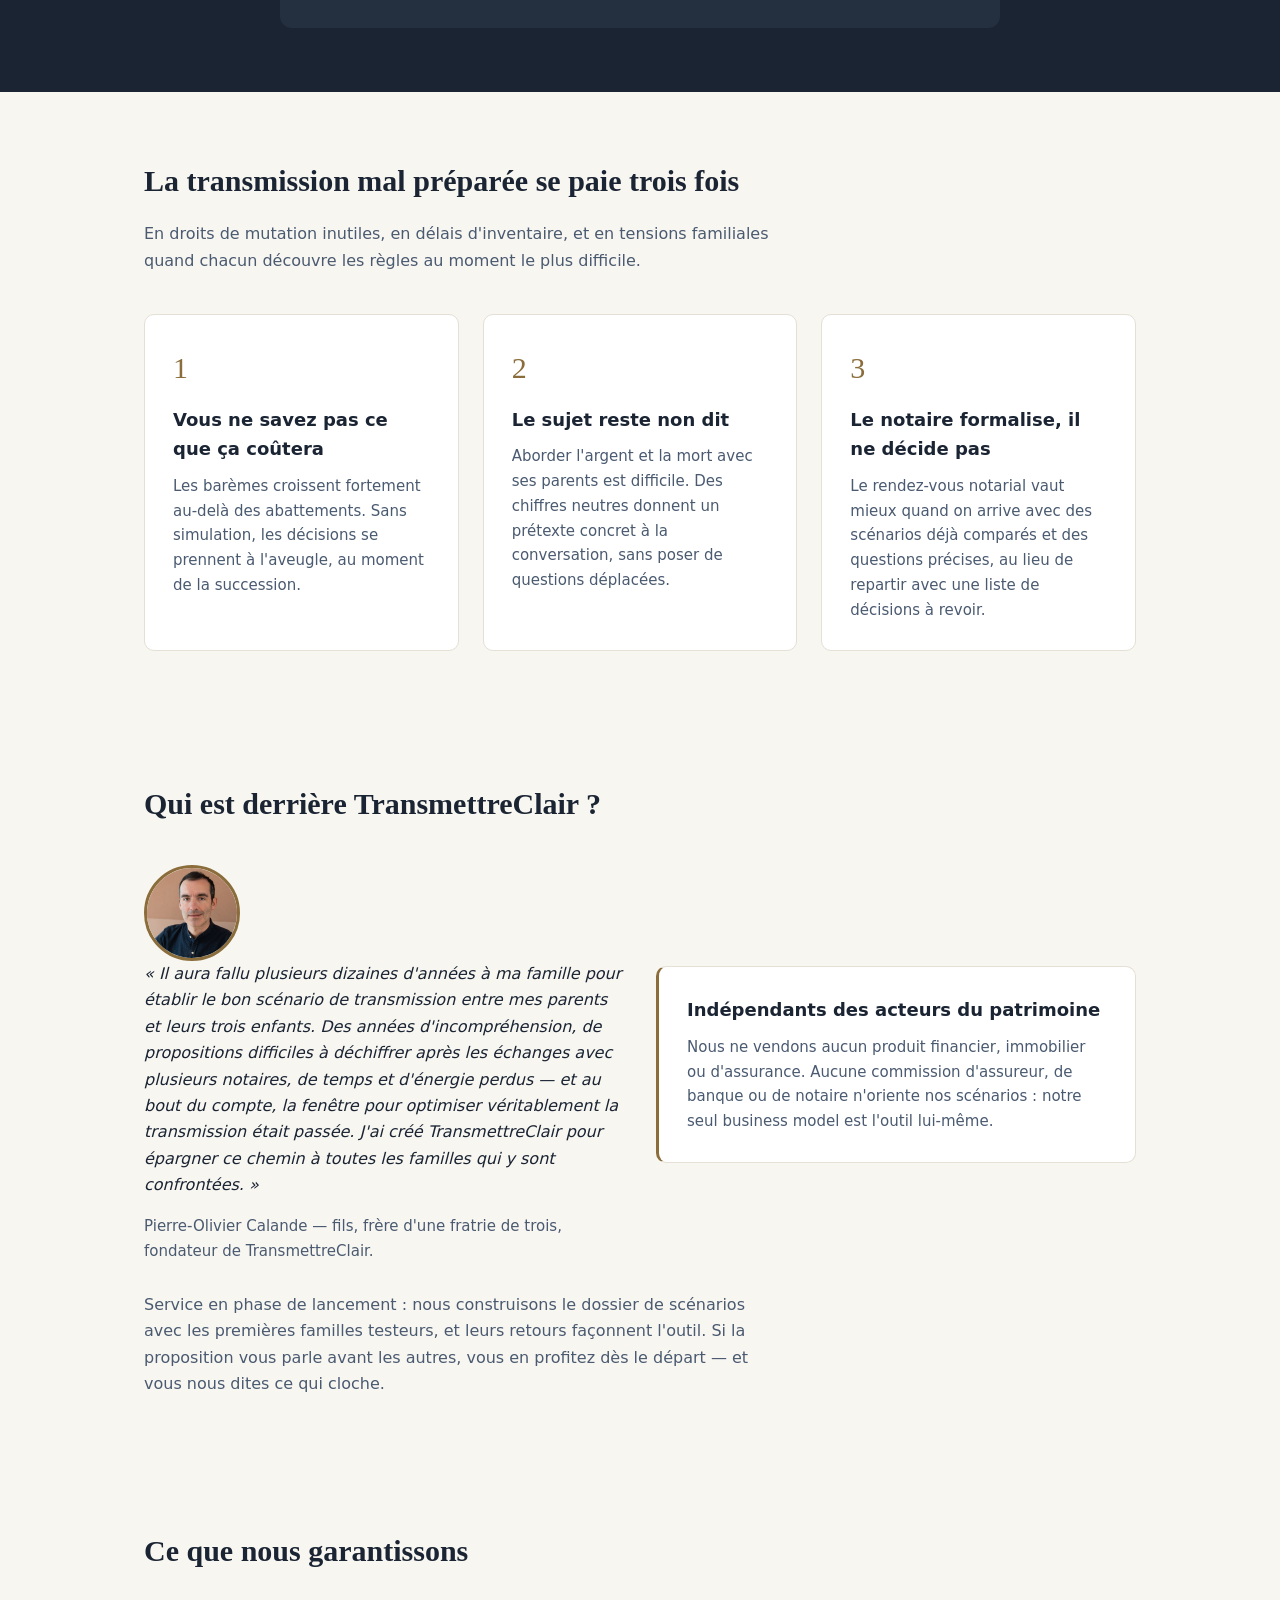
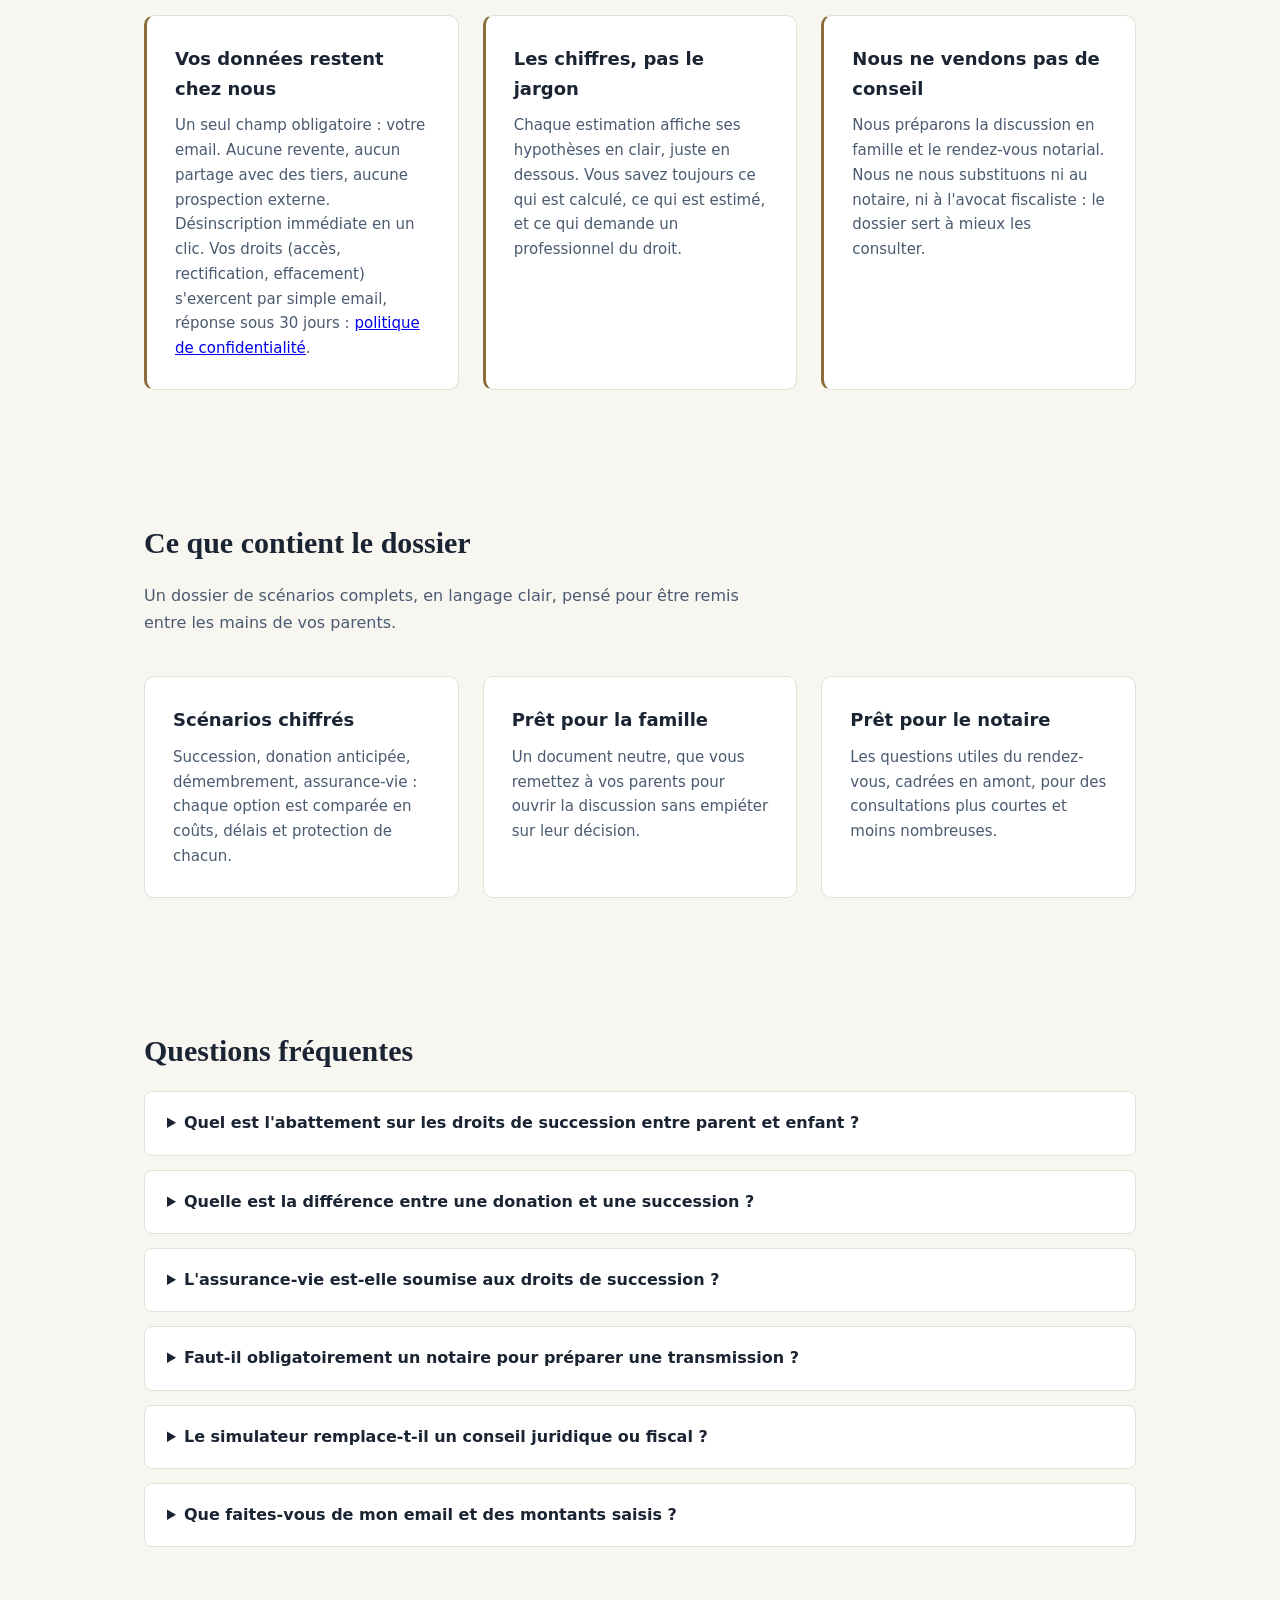
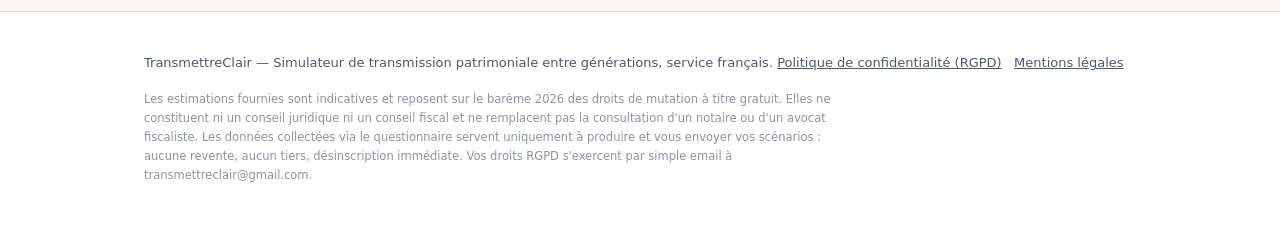
==== commit f5e90dad: "Retrait definitif mention resultat immediat + verif bouton or" ====
--- a/index.html
+++ b/index.html
@@ -255,7 +255,7 @@
 
 <div class="stickybar" id="stickybar" aria-hidden="true">
 <div class="inner">
-<span class="sticky-txt">Comparez vos sc&eacute;narios de transmission, r&eacute;sultat imm&eacute;diat.</span>
+<span class="sticky-txt">Comparez vos sc&eacute;narios de transmission.</span>
 <a class="cta sticky-btn" href="#simuler" id="stickyGo">Tester la simulation</a>
 </div>
 </div>
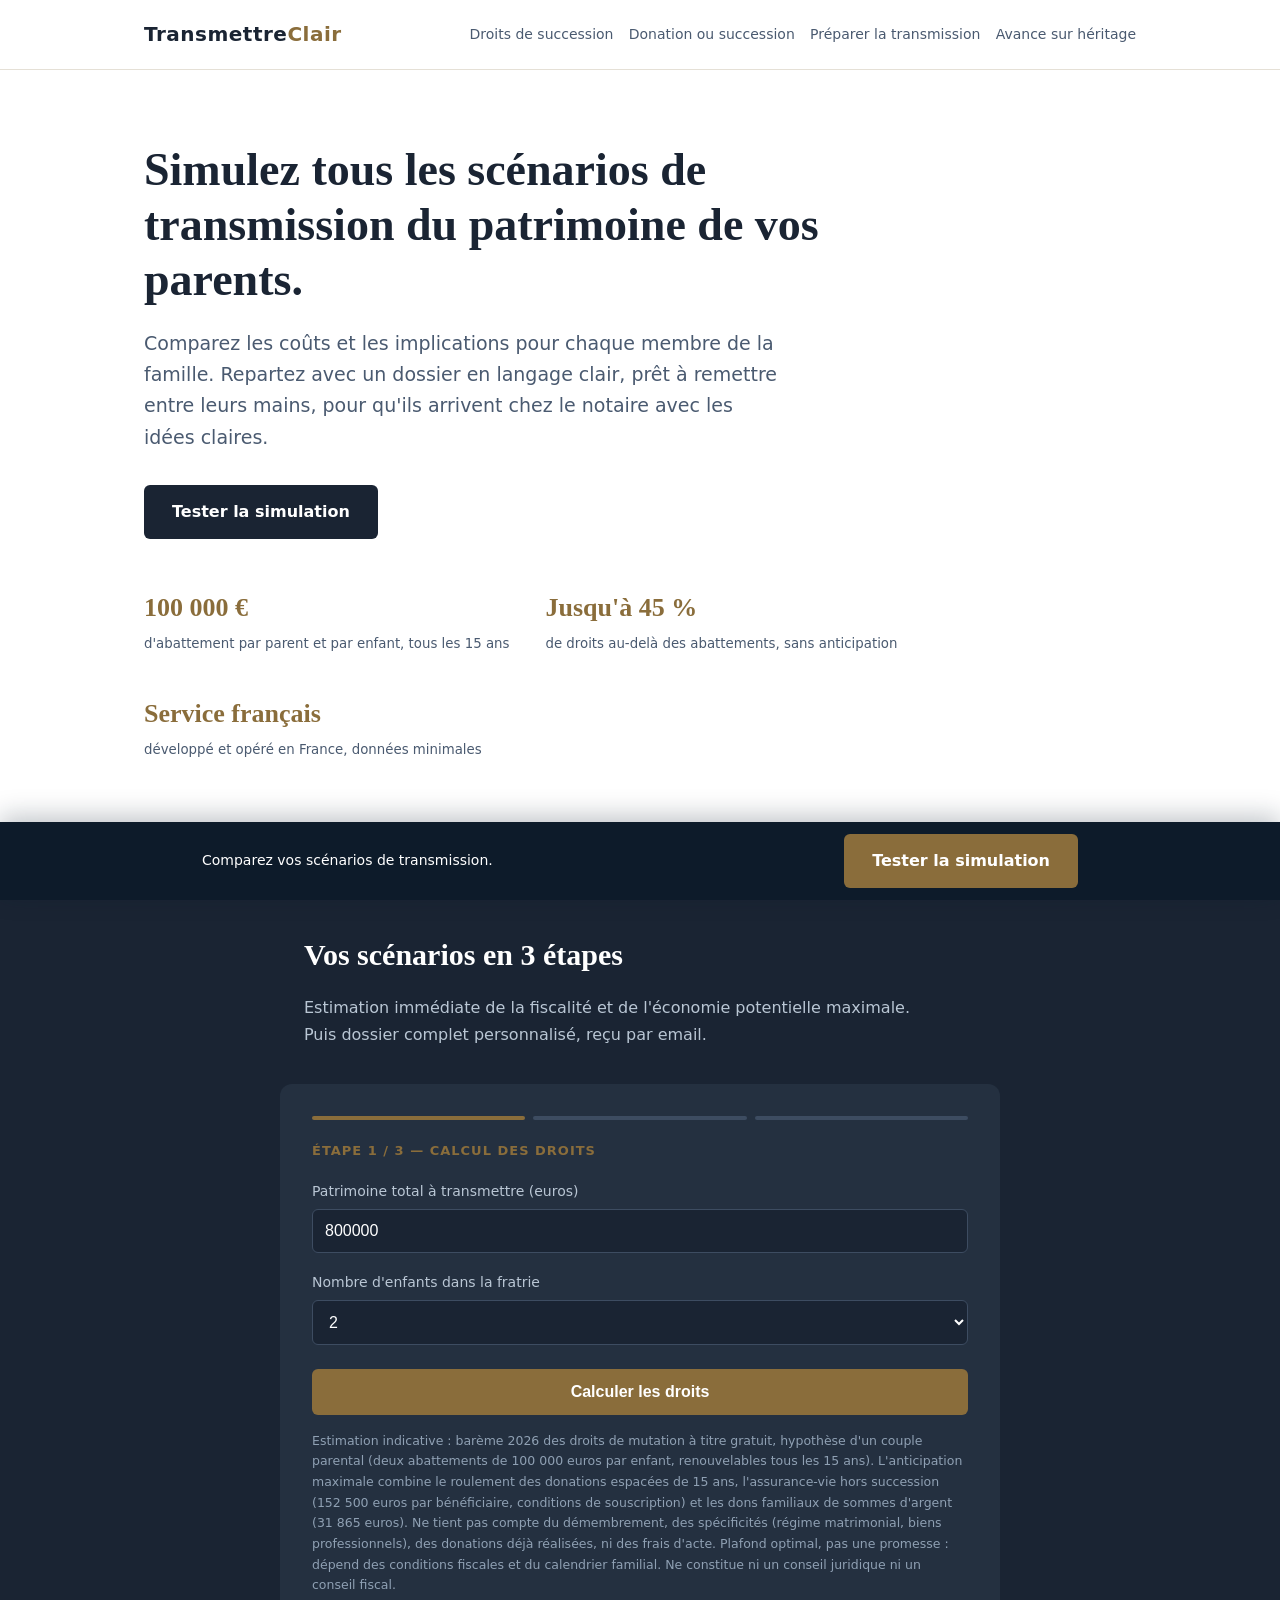
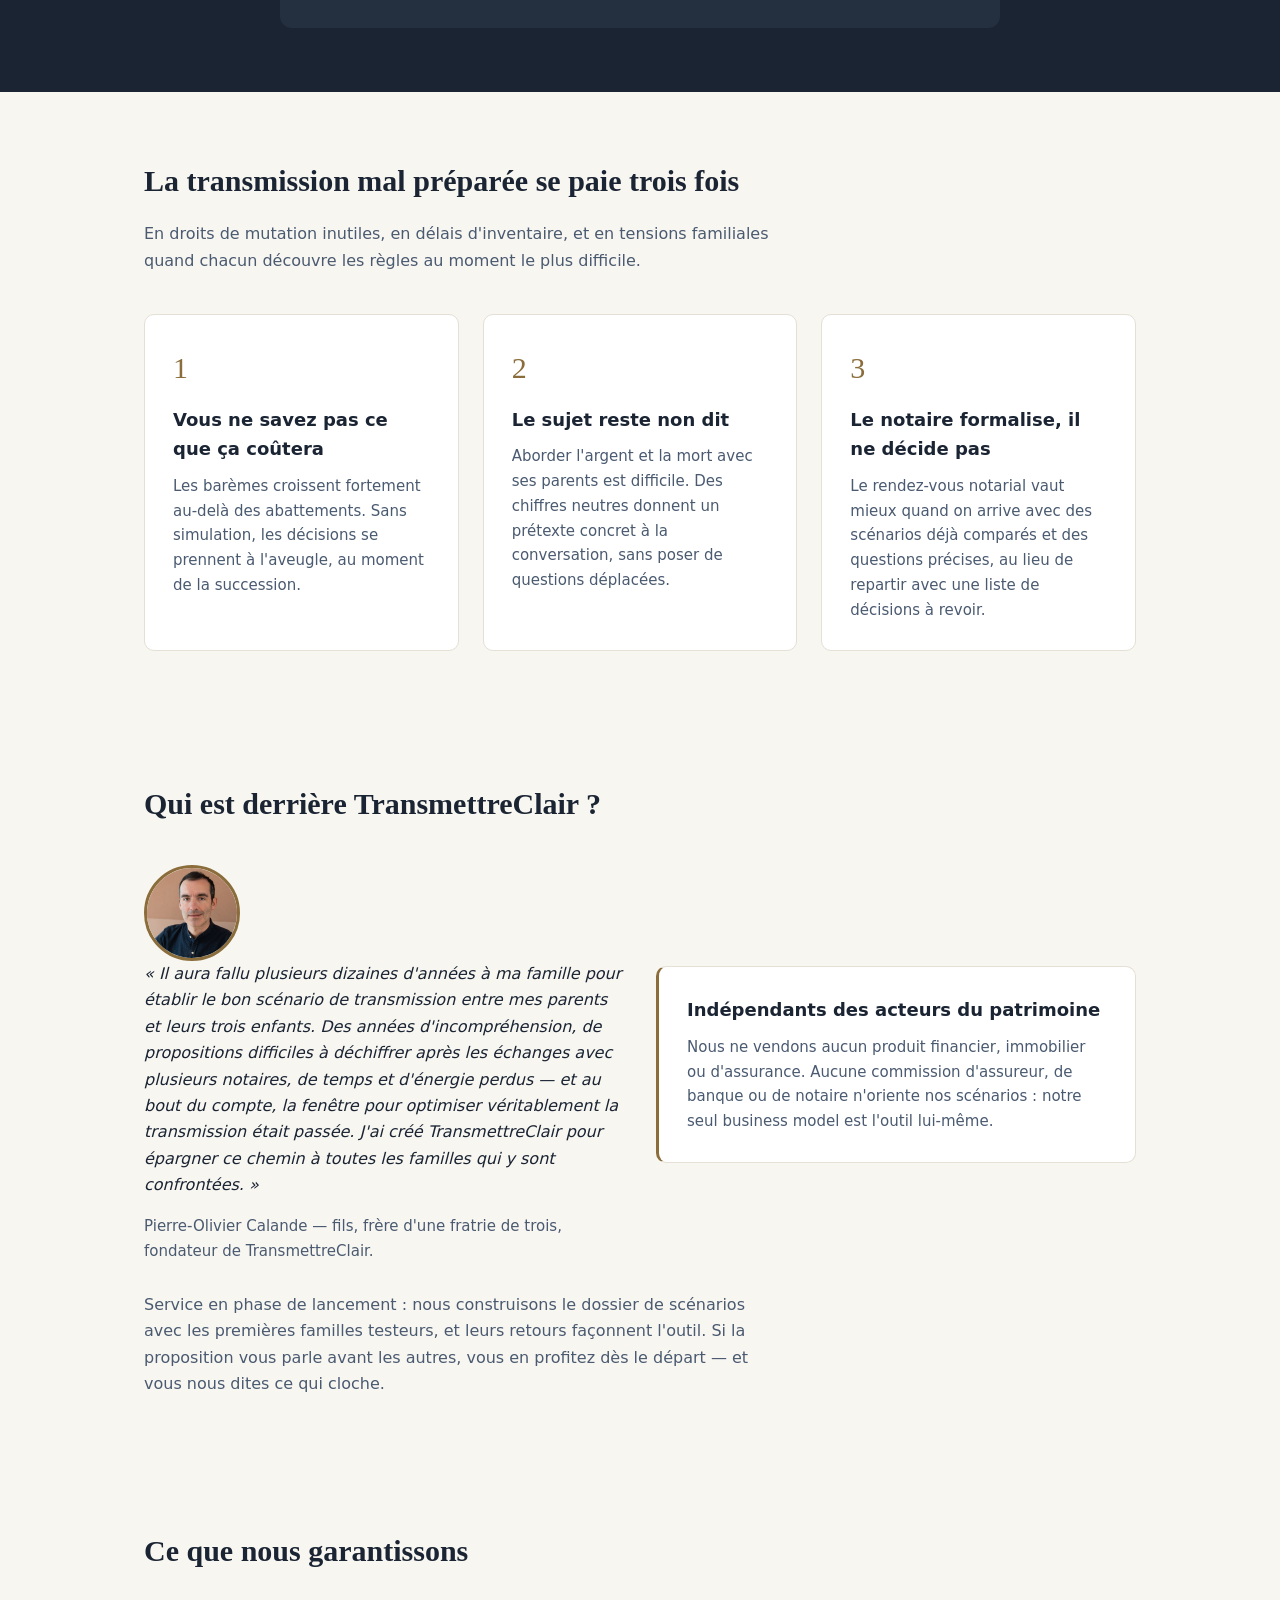
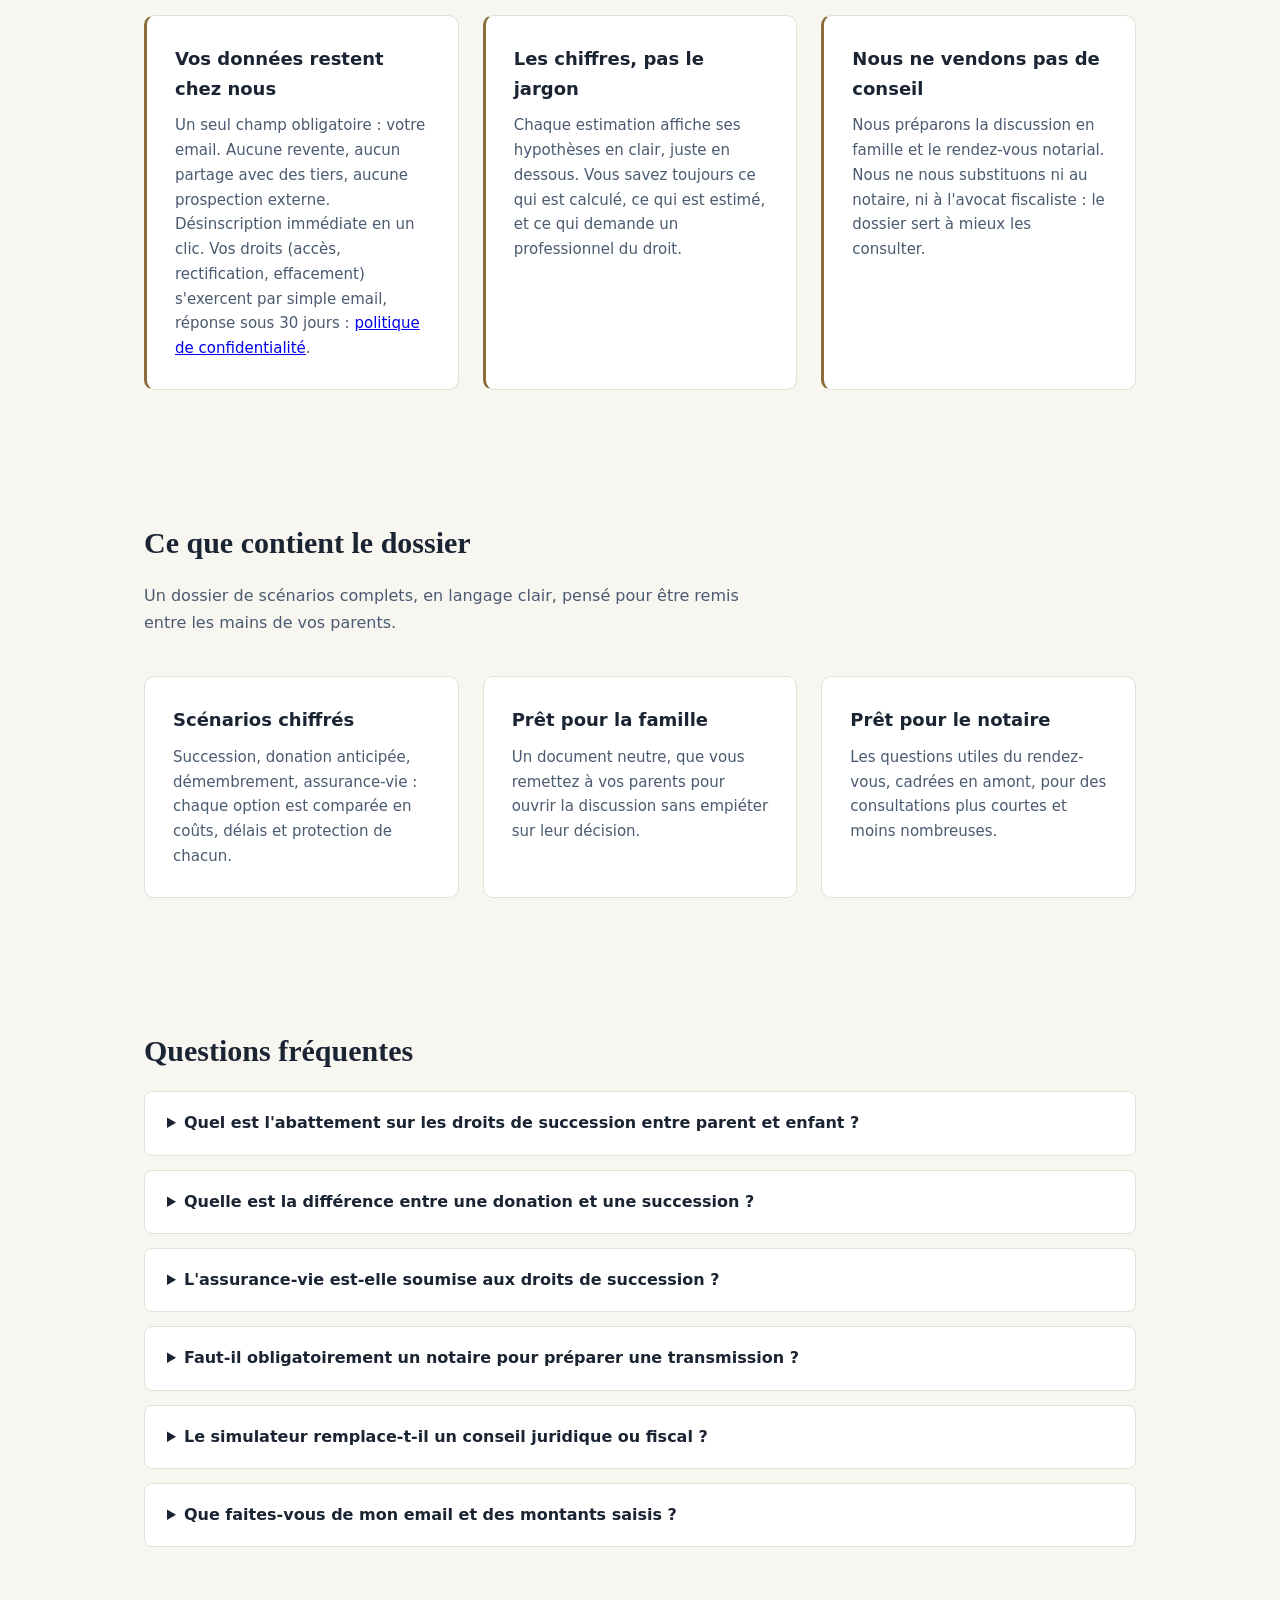
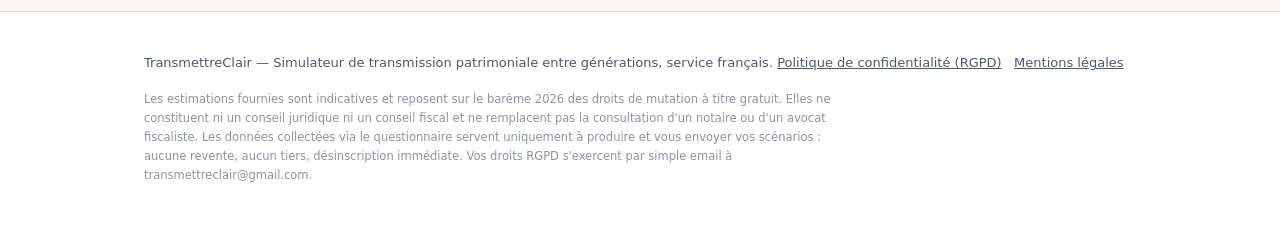
==== commit 6ff7771a: "Navigation : header avec lien vers chaque page sur tout le site" ====
--- a/index.html
+++ b/index.html
@@ -24,7 +24,9 @@
 body{font-family:"Segoe UI",system-ui,-apple-system,sans-serif;background:var(--paper);color:var(--ink);line-height:1.65;}
 .wrap{max-width:1040px;margin:0 auto;padding:0 24px;}
 header{background:var(--card);border-bottom:1px solid var(--line);}
-nav{display:flex;justify-content:space-between;align-items:center;padding:18px 0;}
+nav{display:flex;justify-content:space-between;align-items:center;flex-wrap:wrap;gap:8px 16px;padding:18px 0;}
+header nav a{color:var(--ink-soft);text-decoration:none;font-size:14px;}
+header nav a:hover{color:var(--ink);}
 .brand{font-size:20px;font-weight:600;letter-spacing:.5px;}
 .brand span{color:var(--accent);}
 .hero{padding:72px 0 64px;background:var(--card);}
@@ -105,7 +107,7 @@
 <body>
 
 <header>
-<div class="wrap"><nav><div class="brand">Transmettre<span>Clair</span></div></nav></div>
+<div class="wrap"><nav><div class="brand">Transmettre<span>Clair</span></div><div><a href="/droits-de-succession">Droits de succession</a> &nbsp; <a href="/donation-ou-succession">Donation ou succession</a> &nbsp; <a href="/preparer-transmission-parents">Préparer la transmission</a> &nbsp; <a href="/avance-sur-heritage">Avance sur héritage</a></div></nav></div>
 </header>
 
 <section class="hero">
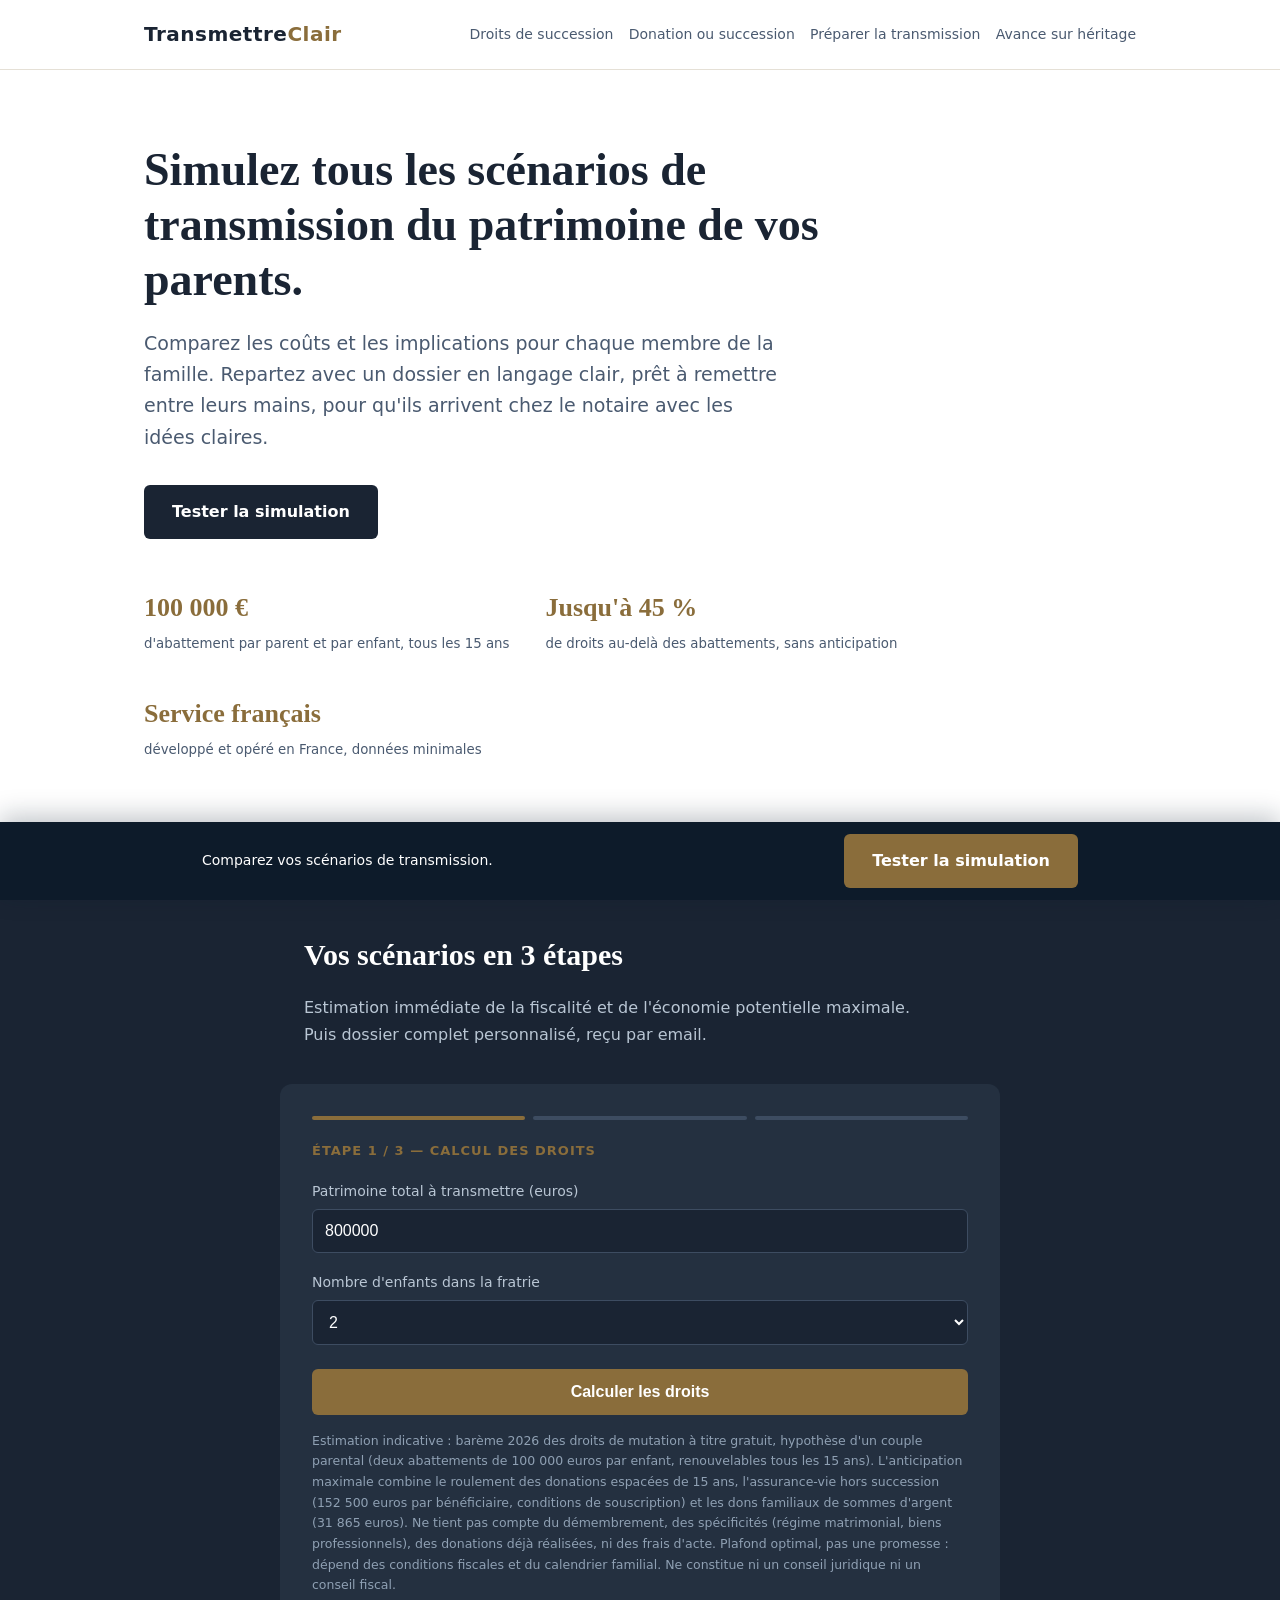
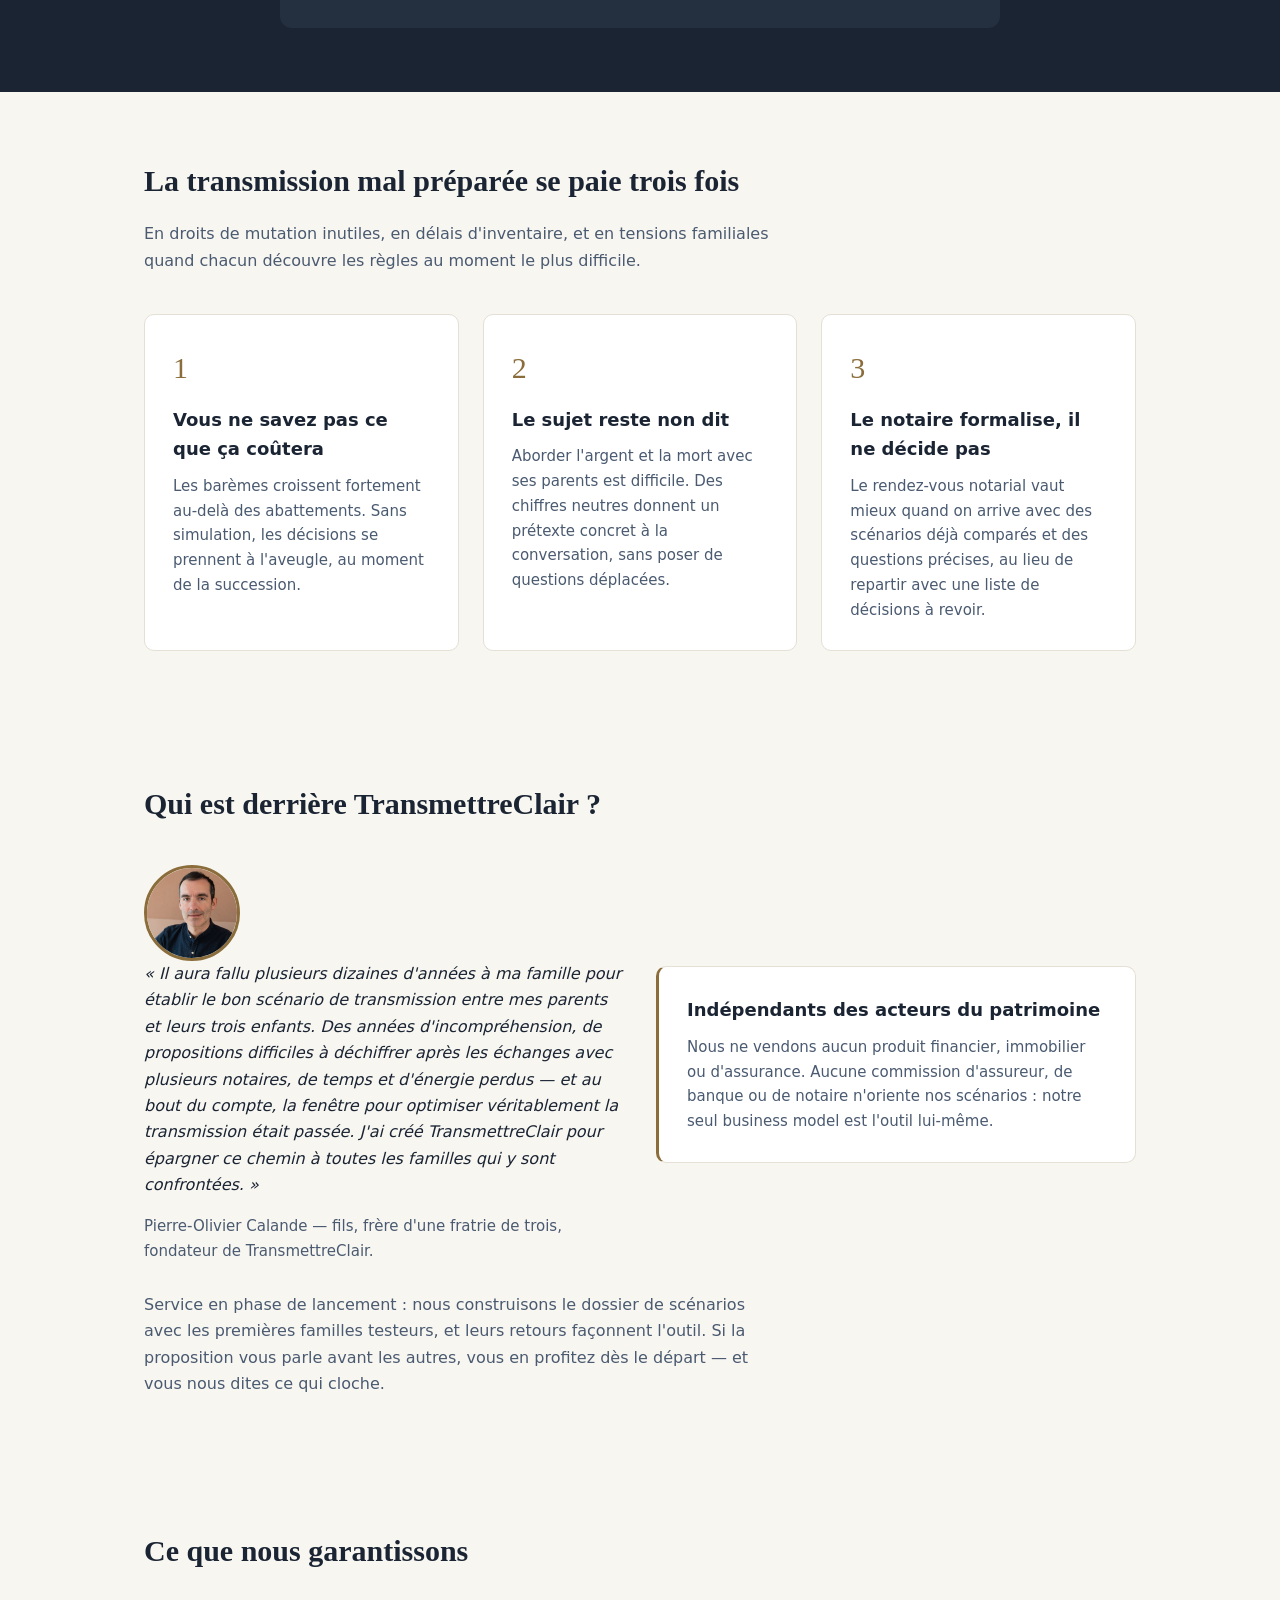
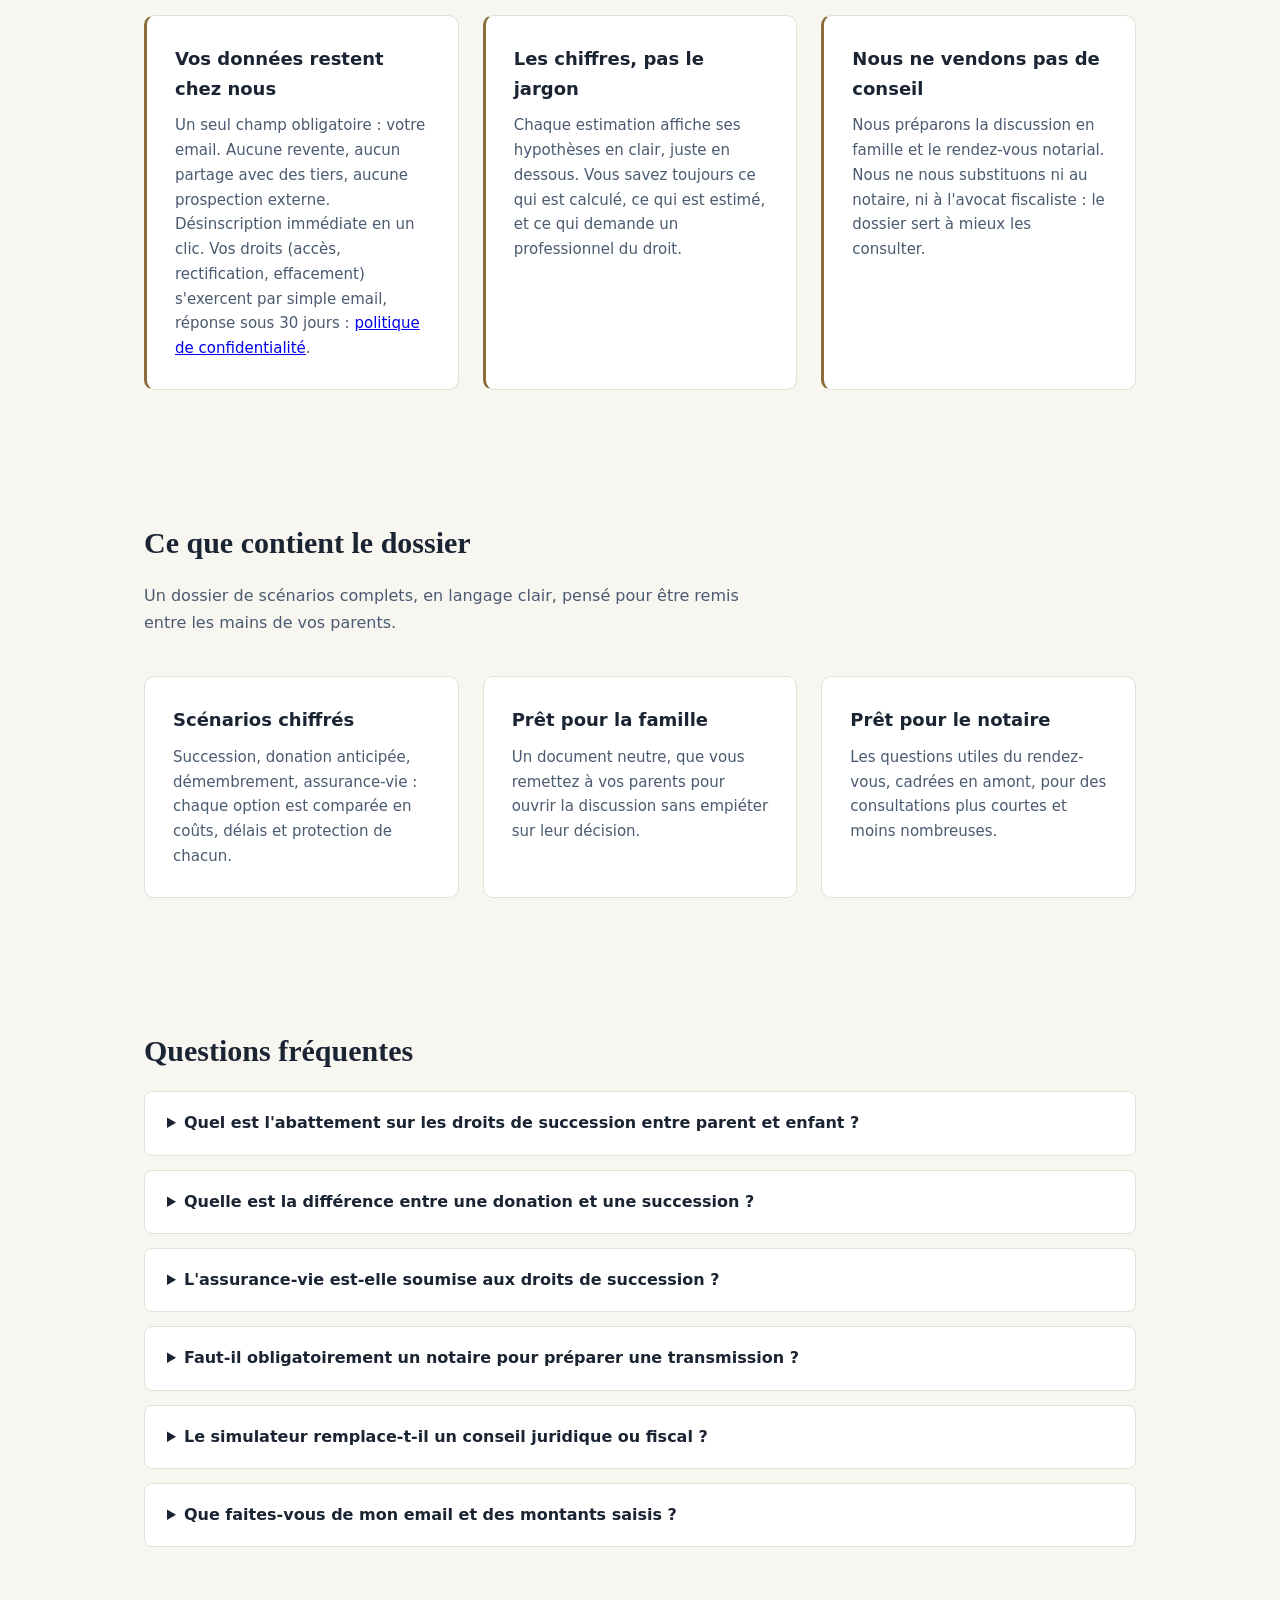
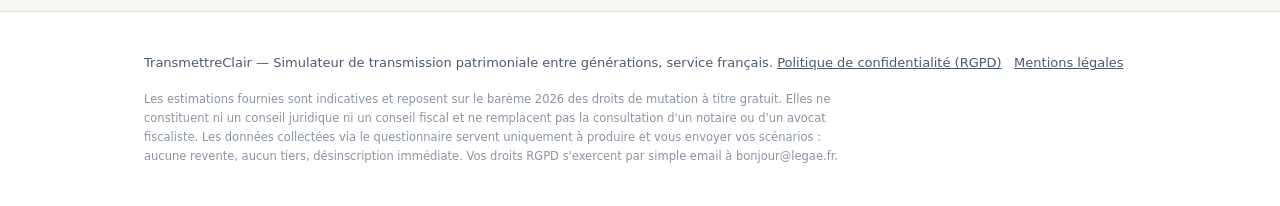
==== commit ccc44b93: "Remplacer transmettreclair@gmail.com par bonjour@legae.fr (accueil, confidentialite, mentions legale" ====
--- a/index.html
+++ b/index.html
@@ -107,7 +107,7 @@
 <body>
 
 <header>
-<div class="wrap"><nav><div class="brand">Transmettre<span>Clair</span></div><div><a href="/droits-de-succession">Droits de succession</a> &nbsp; <a href="/donation-ou-succession">Donation ou succession</a> &nbsp; <a href="/preparer-transmission-parents">Préparer la transmission</a> &nbsp; <a href="/avance-sur-heritage">Avance sur héritage</a></div></nav></div>
+<div class="wrap"><nav><div class="brand">Transmettre<span>Clair</span></div><div><a href="droits-de-succession">Droits de succession</a> &nbsp; <a href="donation-ou-succession">Donation ou succession</a> &nbsp; <a href="preparer-transmission-parents">Préparer la transmission</a> &nbsp; <a href="avance-sur-heritage">Avance sur héritage</a></div></nav></div>
 </header>
 
 <section class="hero">
@@ -128,7 +128,7 @@
 <h2>Vos scénarios en 3 étapes</h2>
 <p class="lead">Estimation immédiate de la fiscalité et de l'économie potentielle maximale. Puis dossier complet personnalisé, reçu par email.</p>
 </div>
-<form id="sim" name="lead" method="POST" action="/" data-netlify="true" netlify-honeypot="bot-field">
+<form id="sim" name="lead" method="POST" action="." data-netlify="true" netlify-honeypot="bot-field">
 <input type="hidden" name="form-name" value="lead">
 <p class="hidden"><label>Ne pas remplir: <input name="bot-field"></label></p>
 
@@ -217,7 +217,7 @@
 <div class="wrap">
 <h2>Ce que nous garantissons</h2>
 <div class="grid g3">
-<div class="card trustcard"><h3>Vos données restent chez nous</h3><p>Un seul champ obligatoire : votre email. Aucune revente, aucun partage avec des tiers, aucune prospection externe. Désinscription immédiate en un clic. Vos droits (accès, rectification, effacement) s'exercent par simple email, réponse sous 30 jours : <a href="/confidentialite">politique de confidentialité</a>.</p></div>
+<div class="card trustcard"><h3>Vos données restent chez nous</h3><p>Un seul champ obligatoire : votre email. Aucune revente, aucun partage avec des tiers, aucune prospection externe. Désinscription immédiate en un clic. Vos droits (accès, rectification, effacement) s'exercent par simple email, réponse sous 30 jours : <a href="confidentialite">politique de confidentialité</a>.</p></div>
 <div class="card trustcard"><h3>Les chiffres, pas le jargon</h3><p>Chaque estimation affiche ses hypothèses en clair, juste en dessous. Vous savez toujours ce qui est calculé, ce qui est estimé, et ce qui demande un professionnel du droit.</p></div>
 <div class="card trustcard"><h3>Nous ne vendons pas de conseil</h3><p>Nous préparons la discussion en famille et le rendez-vous notarial. Nous ne nous substituons ni au notaire, ni à l'avocat fiscaliste : le dossier sert à mieux les consulter.</p></div>
 </div>
@@ -244,14 +244,14 @@
 <details><summary>L'assurance-vie est-elle soumise aux droits de succession ?</summary><p>Le bénéficiaire désigné bénéficie d'un abattement de 152 500 euros, puis d'une taxation forfaitaire de 20 % jusqu'à 852 500 euros et 31,25 % au-delà, hors part du conjoint survivant. Ce régime dépend de l'âge de souscription et de la date des versements.</p></details>
 <details><summary>Faut-il obligatoirement un notaire pour préparer une transmission ?</summary><p>Oui dès qu'un bien immobilier est transmis. En amont, préparer les scénarios et chiffres permet d'arriver au rendez-vous avec des questions précises, de réduire le nombre de consultations et de conserver la maîtrise du calendrier familial.</p></details>
 <details><summary>Le simulateur remplace-t-il un conseil juridique ou fiscal ?</summary><p>Non. Les résultats sont des estimations indicatives destinées à préparer la discussion en famille et le rendez-vous notarial. Les décisions se prennent toujours avec un professionnel, notaire ou avocat fiscaliste.</p></details>
-<details><summary>Que faites-vous de mon email et des montants saisis ?</summary><p>Ils servent uniquement à produire et vous envoyer votre dossier de scénarios. Aucune donnée n'est vendue ou transmise à des tiers : ni assureurs, ni banques, ni notaires. La désinscription est immédiate depuis chaque email reçu. Détails complets dans notre <a href="/confidentialite">politique de confidentialité</a>.</p></details>
+<details><summary>Que faites-vous de mon email et des montants saisis ?</summary><p>Ils servent uniquement à produire et vous envoyer votre dossier de scénarios. Aucune donnée n'est vendue ou transmise à des tiers : ni assureurs, ni banques, ni notaires. La désinscription est immédiate depuis chaque email reçu. Détails complets dans notre <a href="confidentialite">politique de confidentialité</a>.</p></details>
 </div>
 </section>
 
 <footer>
 <div class="wrap">
-<div>TransmettreClair &mdash; Simulateur de transmission patrimoniale entre générations, service français. <a href="/confidentialite">Politique de confidentialité (RGPD)</a> &nbsp; <a href="/mentions-legales">Mentions légales</a></div>
-<p class="legal">Les estimations fournies sont indicatives et reposent sur le barème 2026 des droits de mutation à titre gratuit. Elles ne constituent ni un conseil juridique ni un conseil fiscal et ne remplacent pas la consultation d'un notaire ou d'un avocat fiscaliste. Les données collectées via le questionnaire servent uniquement à produire et vous envoyer vos scénarios : aucune revente, aucun tiers, désinscription immédiate. Vos droits RGPD s'exercent par simple email à transmettreclair@gmail.com.</p>
+<div>TransmettreClair &mdash; Simulateur de transmission patrimoniale entre générations, service français. <a href="confidentialite">Politique de confidentialité (RGPD)</a> &nbsp; <a href="mentions-legales">Mentions légales</a></div>
+<p class="legal">Les estimations fournies sont indicatives et reposent sur le barème 2026 des droits de mutation à titre gratuit. Elles ne constituent ni un conseil juridique ni un conseil fiscal et ne remplacent pas la consultation d'un notaire ou d'un avocat fiscaliste. Les données collectées via le questionnaire servent uniquement à produire et vous envoyer vos scénarios : aucune revente, aucun tiers, désinscription immédiate. Vos droits RGPD s'exercent par simple email à bonjour@legae.fr.</p>
 </div>
 </footer>
 
@@ -314,7 +314,7 @@
   f.addEventListener('submit',function(ev){
     ev.preventDefault();
     var data=new URLSearchParams(new FormData(f)).toString();
-    fetch('/',{method:'POST',headers:{'Content-Type':'application/x-www-form-urlencoded'},body:data})
+    fetch('.',{method:'POST',headers:{'Content-Type':'application/x-www-form-urlencoded'},body:data})
       .then(function(){document.getElementById('merci').classList.add('show');f.reset();aller(1);})
       .catch(function(){alert('Envoi impossible, r\u00E9essayez.');});
   });
